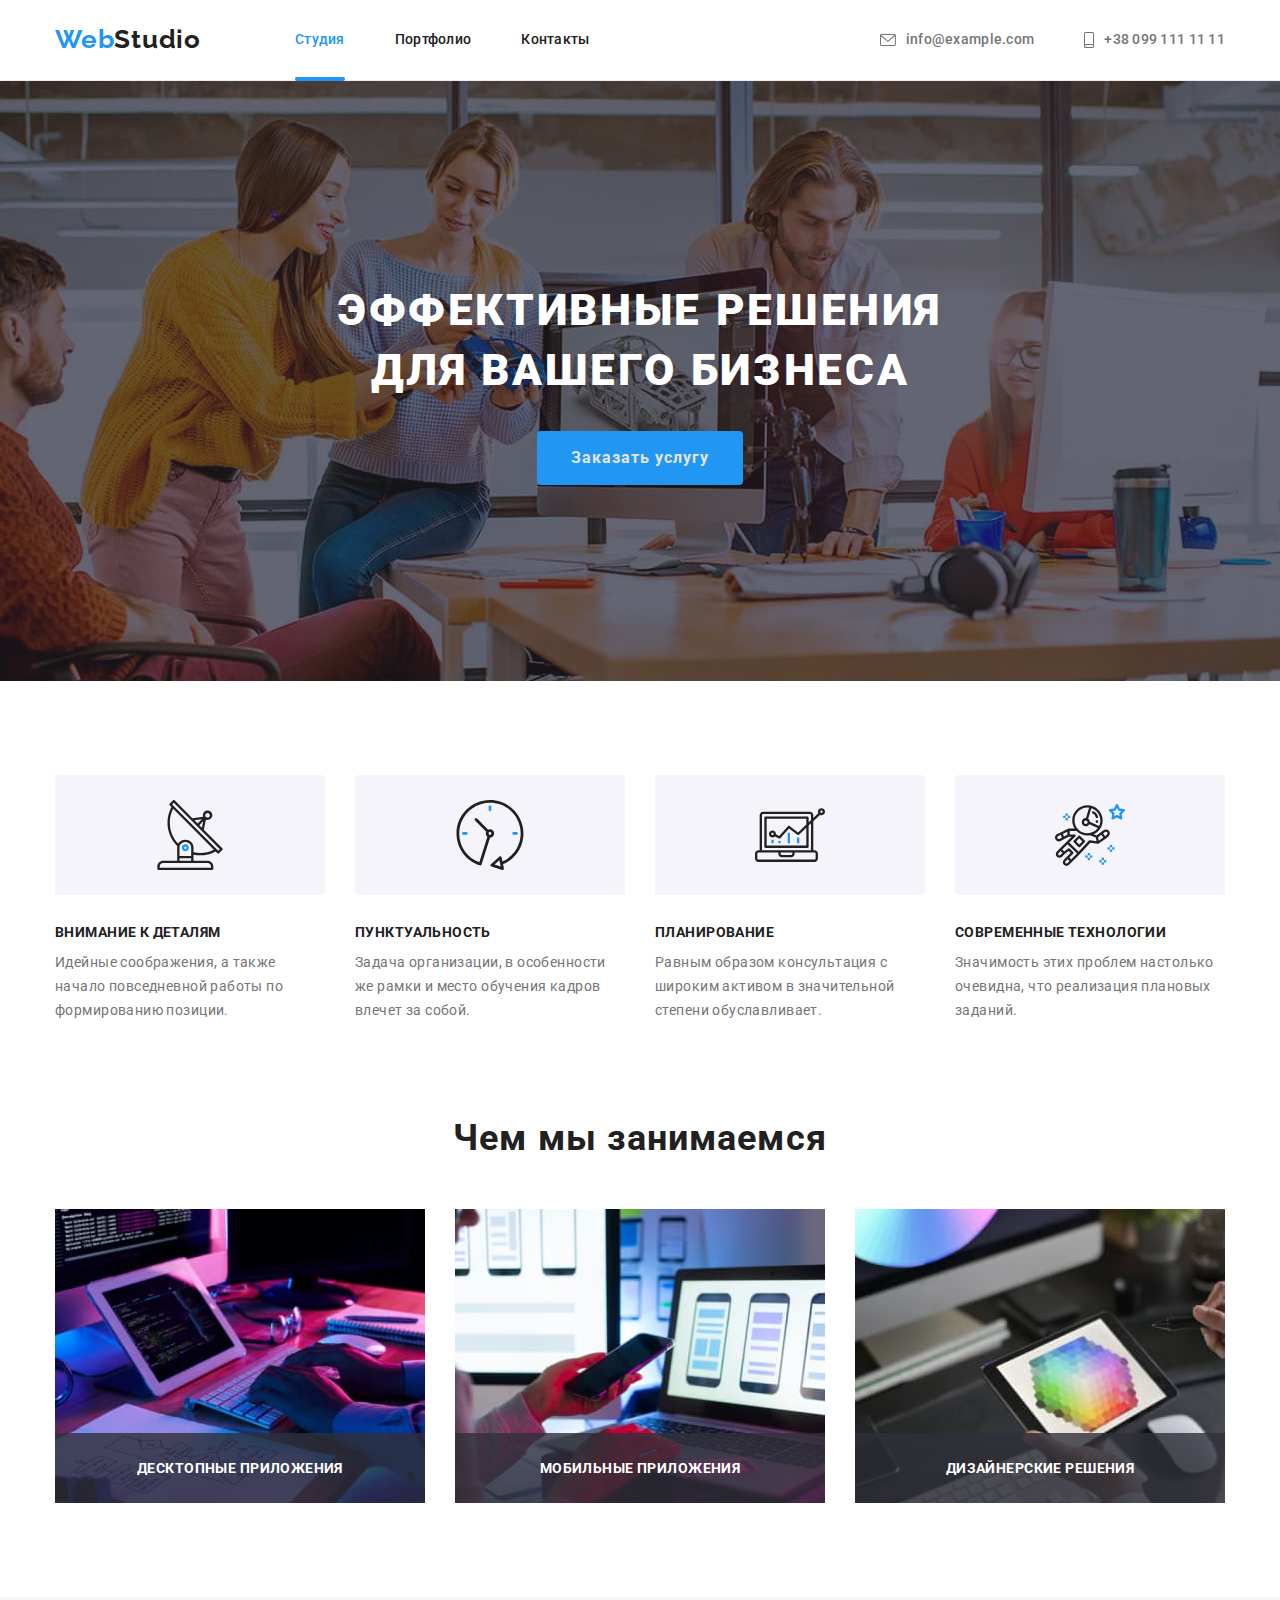
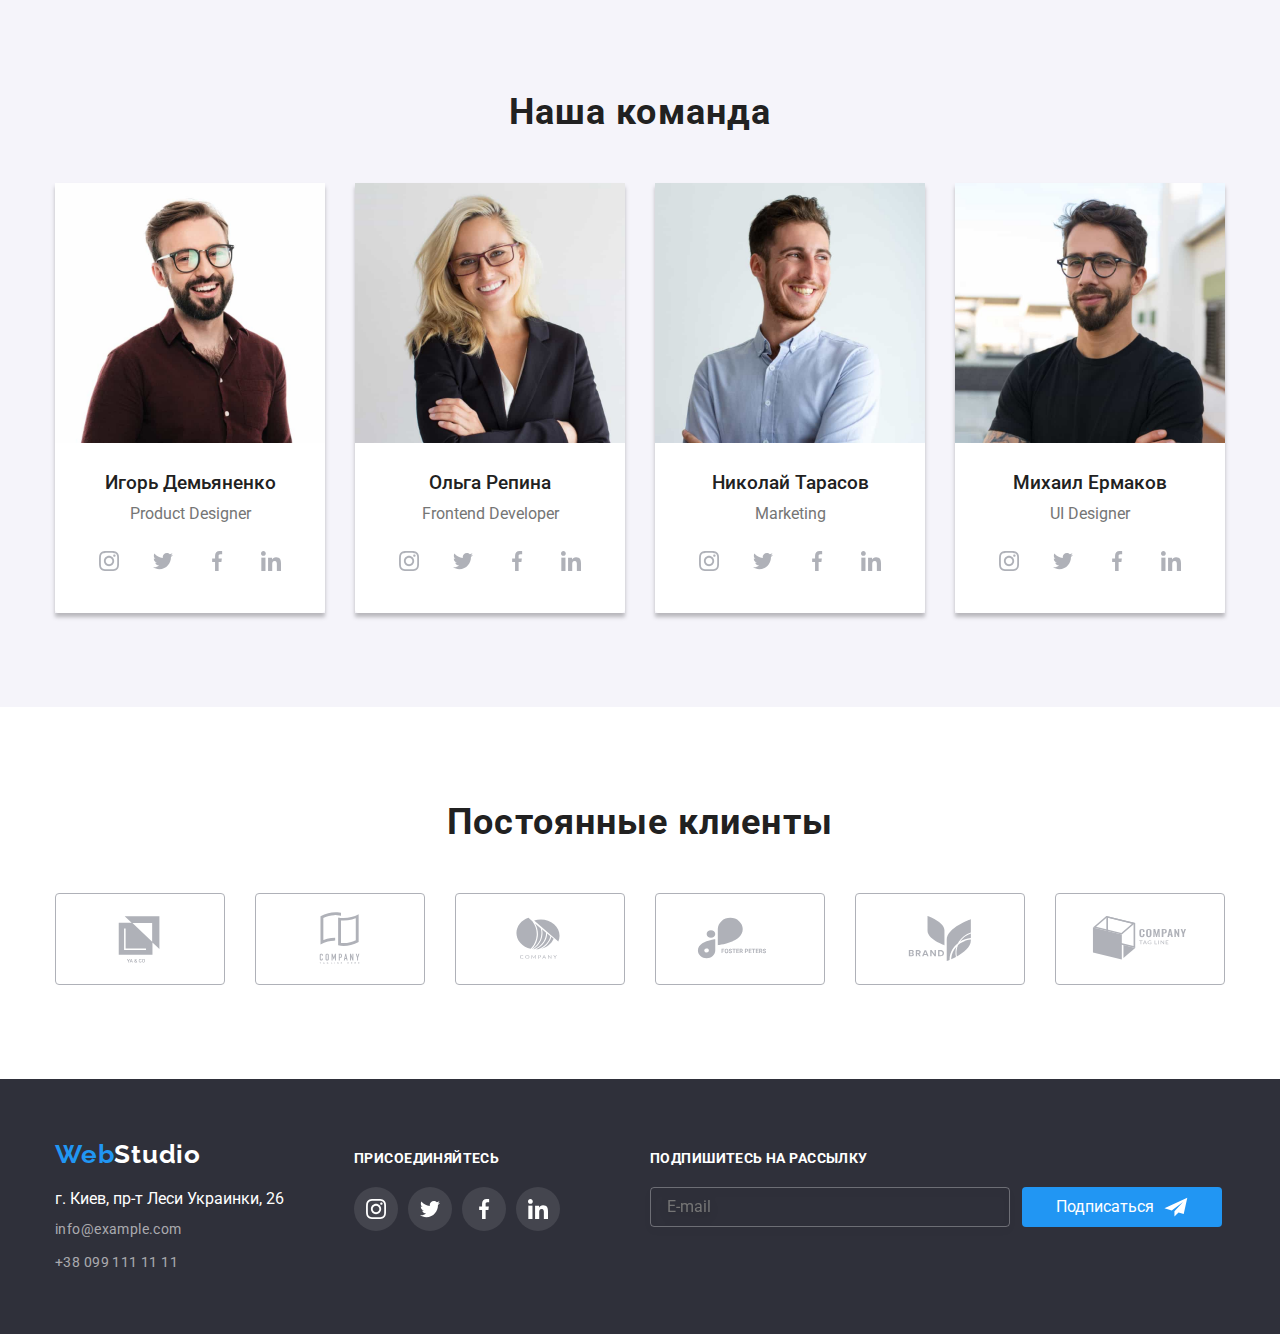
==== index.html @ 25a38905 "adds source files" ====
<!DOCTYPE html>
<html lang="ru">

<head>
    <meta charset="UTF-8">
    <meta http-equiv="X-UA-Compatible" content="IE=edge">
    <meta name="webstudio" content="width=device-width, initial-scale=1.0">
    <title>WebStudio</title>
    <link href="https://fonts.googleapis.com/css2?family=Raleway:wght@700&family=Roboto:wght@400;500;700;900&display=swap"
        rel="stylesheet">
    <link rel="stylesheet" href="https://cdnjs.cloudflare.com/ajax/libs/modern-normalize/1.1.0/modern-normalize.min.css">
    <link rel="stylesheet" href="./css/styles.css" />
</head>

<body>
        <!-=================================== HEADER ================================->

        
    <header class="header-page">
        <div class="container header-container">
            <a class="logo" href="">Web<span class="logo-dark">Studio</span></a>
            <nav>                                
                <ul class="site-nav">
                    <li class="site-nav-item"><a href="./index.html" class="site-nav-link current">Студия</a></li>
                    <li class="site-nav-item"><a href="./portfolio.html" class="site-nav-link">Портфолио</a></li>
                    <li class="site-nav-item"><a href="" class="site-nav-link">Контакты</a></li>
                </ul>
            </nav>
            <ul class="contacts">
                <li class="contacts-item "><a class="contacts-link" href="mailto:info@example.com" target="_blank">
                    <svg class="envelope-icon" width="16" height="12">
                        <use href="./images/icons.svg#icon-envelope"></use>
                    </svg>info@example.com</a>
                <li class="contacts-item"><a class="contacts-link phone-link" href="tel:+380991111111">
                    <svg class="phone-icon" width="10" height="16">
                        <use href="./images/icons.svg#icon-smartphone"></use>
                    </svg>+38 099 111 11 11</a>
            </ul>
        </div>
        
    </header>


    <main>
        <!-================================= HERO ====================================- >


        <section class="hero">            
            <h1 class="hero-title">Эффективные решения для вашего бизнеса</h1>
            <!-- <a href="" class="hero-btn" data-modal-open>Заказать услугу</a> -->
            <button class="hero-btn" type="button" data-modal-open>Заказать услугу</button>
            <!-- <a href="" class="hero-btn"><span class="icon"></span>Заказать услугу</a>             -->
        </section>


        <!-================================= FEATURES ===================================->


        <section class="section">
            <div class="container">
                <h2 class="section-title visually-hidden">Наши преимущества</h2>

                <ul class="features">
                    <li class="features-item antena">
                        <div class="features-top">
                            <svg class="features-icon" width="70" height="70">
                                <use href="./images/icons.svg#icon-antenna"></use>
                            </svg>
                        </div>
                        <h3 class="features-title">Внимание к деталям</h3>
                        <p class="features-text">
                            Идейные соображения, а также начало повседневной работы по формированию позиции.
                        </p>
                    </li>
                    <li class="features-item clock">
                        <div class="features-top">
                            <svg class="features-icon" width="70" height="70">
                                <use href="./images/icons.svg#icon-clock"></use>
                            </svg>
                        </div>
                        <h3 class="features-title">Пунктуальность</h3>
                        <p class="features-text">
                            Задача организации, в особенности же рамки и место обучения кадров влечет за собой.
                        </p>
                    </li>
                    <li class="features-item diagram">
                        <div class="features-top">
                            <svg class="features-icon" width="70" height="70">
                                <use href="./images/icons.svg#icon-diagram"></use>
                            </svg>
                        </div>
                        <h3 class="features-title">Планирование</h3>
                        <p class="features-text">
                            Равным образом консультация с широким активом в значительной степени обуславливает.
                        </p>
                    </li>
                    <li class="features-item astronaut">
                        <div class="features-top">
                            <svg class="features-icon" width="70" height="70">
                                <use href="./images/icons.svg#icon-astronaut"></use>
                            </svg>
                        </div>
                        <h3 class="features-title">Современные технологии</h3>
                        <p class="features-text">
                            Значимость этих проблем настолько очевидна, что реализация плановых заданий.
                        </p>
                    </li>
                </ul>
            </div>
        </section>


        <!-================================== WORKS ==================================->


        <section class="section work-section">
            <div class="container">
            <h2 class="section-title">Чем мы занимаемся</h2>
            <ul class="works">
                
                <li class="works-item">
                    <img src="./images/box1.jpg" alt="Фото рук на клавиатуре и код на мониторе" width="370">
                    <p class="works-item-top-text">Десктопные приложения</p>
                </li>

                <li class="works-item">
                    <img src="./images/box2.jpg" alt="Фото рук на клавиатуре и дизайн интерфейса на мониторе"
                        width="370">
                    <p class="works-item-top-text">Мобильные приложения</p>    
                </li>

                <li class="works-item">
                    <img src="./images/box3.jpg" alt="Фото рук выбирающих цвет из палитры на мониторе" width="370">
                    <p class="works-item-top-text">Дизайнерские решения</p>
                </li>
            </ul>
            </div>
        </section>   


        <!-================================== TEAM ====================================->


        <section class="section team-section">
            <div class="container">
                <h2 class="section-title">Наша команда</h2>
                <ul class="team">
                    <li class="team-item">
                        <img src="./images/Игорь_Демьяненко.jpg" alt="Фото Игоря Демьяненко" width="270">
                        <div class="team-item-content">
                            <h3 class="team-title">Игорь Демьяненко</h3>
                            <p lang="en" class="team-text">Product Designer</p>
                            <ul class="team-socials-list">
                                <li class="team-socials-item">
                                    <a href="" class="team-socials-link">
                                        <svg class="team-socials-icon" width="20" height="20">
                                            <use href="./images/icons.svg#icon-instagram"></use>
                                        </svg>
                                    </a>
                                </li>
                                <li class="team-socials-item">
                                    <a href="" class="team-socials-link">
                                        <svg class="team-socials-icon" width="20" height="20">
                                            <use href="./images/icons.svg#icon-twitter"></use>
                                        </svg>
                                    </a>
                                </li>
                                <li class="team-socials-item">
                                    <a href="" class="team-socials-link">
                                        <svg class="team-socials-icon" width="20" height="20">
                                            <use href="./images/icons.svg#icon-facebook"></use>
                                        </svg>
                                    </a>
                                </li>
                                <li class="team-socials-item">
                                    <a href="" class="team-socials-link">
                                        <svg class="team-socials-icon" width="20" height="20">
                                            <use href="./images/icons.svg#icon-linkedin"></use>
                                        </svg>
                                    </a>
                                </li>
                            </ul>
                        </div>
                    </li>
                
                    <li class="team-item">
                        <img src="./images/Ольга_Репина.jpg" alt="Фото Ольги Репиной" width="270">
                        <div class="team-item-content">
                            <h3 class="team-title">Ольга Репина</h3>
                            <p lang="en" class="team-text">Frontend Developer</p>
                            <ul class="team-socials-list">
                                <li class="team-socials-item">
                                    <a href="" class="team-socials-link">
                                        <svg class="team-socials-icon" width="20" height="20">
                                            <use href="./images/icons.svg#icon-instagram"></use>
                                        </svg>
                                    </a>
                                </li>
                                <li class="team-socials-item">
                                    <a href="" class="team-socials-link">
                                        <svg class="team-socials-icon" width="20" height="20">
                                            <use href="./images/icons.svg#icon-twitter"></use>
                                        </svg>
                                    </a>
                                </li>
                                <li class="team-socials-item">
                                    <a href="" class="team-socials-link">
                                        <svg class="team-socials-icon" width="20" height="20">
                                            <use href="./images/icons.svg#icon-facebook"></use>
                                        </svg>
                                    </a>
                                </li>
                                <li class="team-socials-item">
                                    <a href="" class="team-socials-link">
                                        <svg class="team-socials-icon" width="20" height="20">
                                            <use href="./images/icons.svg#icon-linkedin"></use>
                                        </svg>
                                    </a>
                                </li>
                            </ul>
                        
                        </div>
                    </li>
                
                    <li class="team-item">
                        <img src="./images/Николай_Тарасов.jpg" alt="Фото Николая Тарасова" width="270">
                        <div class="team-item-content">
                            <h3 class="team-title">Николай Тарасов</h3>
                            <p lang="en" class="team-text">Marketing</p>
                            <ul class="team-socials-list">
                                <li class="team-socials-item">
                                    <a href="" class="team-socials-link">
                                        <svg class="team-socials-icon" width="20" height="20">
                                            <use href="./images/icons.svg#icon-instagram"></use>
                                        </svg>
                                    </a>
                                </li>
                                <li class="team-socials-item">
                                    <a href="" class="team-socials-link">
                                        <svg class="team-socials-icon" width="20" height="20">
                                            <use href="./images/icons.svg#icon-twitter"></use>
                                        </svg>
                                    </a>
                                </li>
                                <li class="team-socials-item">
                                    <a href="" class="team-socials-link">
                                        <svg class="team-socials-icon" width="20" height="20">
                                            <use href="./images/icons.svg#icon-facebook"></use>
                                        </svg>
                                    </a>
                                </li>
                                <li class="team-socials-item">
                                    <a href="" class="team-socials-link">
                                        <svg class="team-socials-icon" width="20" height="20">
                                            <use href="./images/icons.svg#icon-linkedin"></use>
                                        </svg>
                                    </a>
                                </li>
                            </ul>
                        </div>
                    </li>
                
                    <li class="team-item">
                        <img src="./images/Михаил_Ермаков.jpg" alt="Фото Михаила Ермакова" width="270">
                        <div class="team-item-content">
                            <h3 class="team-title">Михаил Ермаков</h3>
                            <p lang="en" class="team-text">UI Designer</p>
                            <ul class="team-socials-list">
                                <li class="team-socials-item">
                                    <a href="" class="team-socials-link">
                                        <svg class="team-socials-icon" width="20" height="20">
                                            <use href="./images/icons.svg#icon-instagram"></use>
                                        </svg>
                                    </a>
                                </li>
                                <li class="team-socials-item">
                                    <a href="" class="team-socials-link">
                                        <svg class="team-socials-icon" width="20" height="20">
                                            <use href="./images/icons.svg#icon-twitter"></use>
                                        </svg>
                                    </a>
                                </li>
                                <li class="team-socials-item">
                                    <a href="" class="team-socials-link">
                                        <svg class="team-socials-icon" width="20" height="20">
                                            <use href="./images/icons.svg#icon-facebook"></use>
                                        </svg>
                                    </a>
                                </li>
                                <li class="team-socials-item">
                                    <a href="" class="team-socials-link">
                                        <svg class="team-socials-icon" width="20" height="20">
                                            <use href="./images/icons.svg#icon-linkedin"></use>
                                        </svg>
                                    </a>
                                </li>
                            </ul>
                        </div>
                    </li>
                </ul>
            </div>           
        </section>


        <!-================================= CLIENTS ================================->


        <section class="section clients-section">
            <div class="container">
                <h2 class="section-title">Постоянные клиенты</h2>
                <ul class="clients">                  
                    <li class="clients-item">
                        <a href="" class="clients-link">        
                            <svg class="clients-icon" width="106" height="60">
                                <use href="./images/icons.svg#icon-Logo-6"></use>
                            </svg>
                        </a>
                    </li>
                    <li class="clients-item">
                        <a href="" class="clients-link">
                            <svg class="clients-icon" width="106" height="60">
                                <use href="./images/icons.svg#icon-Logo-1"></use>
                            </svg>
                        </a>
                    </li>
                    <li class="clients-item">
                        <a href="" class="clients-link">
                            <svg class="clients-icon" width="106" height="60">
                                <use href="./images/icons.svg#icon-Logo-2"></use>
                            </svg>
                        </a>
                    </li>
                    <li class="clients-item">
                        <a href="" class="clients-link">
                            <svg class="clients-icon" width="106" height="60">
                                <use href="./images/icons.svg#icon-Logo-3"></use>
                            </svg>
                        </a>
                    </li>
                    <li class="clients-item">
                        <a href="" class="clients-link">
                            <svg class="clients-icon" width="106" height="60">
                                <use href="./images/icons.svg#icon-Logo-4"></use>
                            </svg>
                        </a>
                    </li>
                    <li class="clients-item">
                        <a href="" class="clients-link">
                            <svg class="clients-icon" width="106" height="60">
                                <use href="./images/icons.svg#icon-Logo-5"></use>
                            </svg>
                        </a>
                    </li>
                </ul>
            </div>
        </section>


        <!-=================================== FOOTER =====================================->


        <footer class="footer">
            
            <div class="container footer-conteiner">
                <div class="footer-adress-box">
                    <a class="logo logo-footer" href="">Web<span class="logo-light">Studio</span></a>                
                    <address class="adress">
                        <ul class="footer-contacts">
                            <li class="footer-contacts-item">
                                <a class="footer-contact-link white" href="https://goo.gl/maps/ULEKr4xhVnMLPp338" target="_blank" rel="noopener noreferrer">г. Киев, пр-т Леси
                                    Украинки,
                                    26</a></li>
                            <li class="footer-contacts-item">
                                <a class="footer-contacts-link" href="mailto:info@example.com" target="_blank">info@example.com </a></li>
                            <li class="footer-contacts-item">
                                <a class="footer-contacts-link" href="tel:+380991111111">+38 099 111 11 11</a></li>
                        </ul>
                    </address>
                </div>

                <div class="footer-socials-box">
                    <h2 class="footer-socials-title">Присоединяйтесь</h2>
                    <ul class="footer-socials-list">                                           
                        <li class="footer-socials-item">
                        <a href="" class="footer-socials-link">
                            <svg class="footer-socials-icon" width="20" height="20">
                                <use href="./images/icons.svg#icon-instagram-white"></use>
                            </svg>
                        </a>
                        </li>
                        <li class="footer-socials-item">
                        <a href="" class="footer-socials-link">
                            <svg class="footer-socials-icon" width="20" height="20">
                                <use href="./images/icons.svg#icon-twitter-white"></use>
                            </svg>
                        </a>
                        </li>
                        <li class="footer-socials-item">
                        <a href="" class="footer-socials-link">
                            <svg class="footer-socials-icon" width="20" height="20">
                                <use href="./images/icons.svg#icon-facebook-white"></use>
                            </svg>
                        </a>
                        </li>
                        <li class="footer-socials-item">
                        <a href="" class="footer-socials-link">
                            <svg class="footer-socials-icon" width="20" height="20">
                                <use href="./images/icons.svg#icon-linkedin-white"></use>
                            </svg>
                        </a>
                        </li>                 
                    </ul>
                </div>


                <form class="footer-subscribe-box">
                    <h2 class="subscribe-title">Подпишитесь на рассылку</h2>
                    <div class="subscribe-input-wrap">
                    <input type="email" 
                    name="subscribe-mail" 
                    class="subscribe-mail" 
                    id="subscribe-mail"
                    placeholder="E-mail"
                    required
                    />
                    <button type="submit" class="subscribe-btn">
                        <svg class="subscribe-send-icon" width="24" height="20">
                            <use href="./images/icons.svg#icon-send"></use>
                        </svg>Подписаться</button>
                    </div>
                </form>
                
            </div>
        </footer>


        <!-- ================================= MODAL ================================== -->


        <div class="backdrop is-hidden" data-modal>
            <div class="modal">
                <button type="button" class="modal-close-btn" data-modal-close>
                    <svg class="modal-close-icon" width="18" height="18">
                        <use href="./images/icons.svg#icon-close-black"></use>
                    </svg>
                </button>
                <p class="modal-title">Оставьте свои данные, мы вам перезвоним</p>
                <form class="modal-form">
                    <div class="form-field">
                        <label for="user-name" class="modal-label">Имя</label>
                        <div class="modal-input-wrap">
                            <input type="text" 
                            name="user-name" 
                            class="modal-input" 
                            id="user-name"
                            placeholder=""
                            required
                            />
                            <svg class="modal-icon" width="18" height="18">
                                <use href="./images/icons.svg#icon-person-black-18dp"></use>
                            </svg>
                        </div>
                    </div>

                    <div class="form-field">
                        <label for="user-tel" class="modal-label">Телефон</label>
                        <div class="modal-input-wrap">
                            <input type="tel" 
                            name="user-tel" 
                            class="modal-input" 
                            id="user-tel"
                            placeholder="" 
                            required 
                            />
                            <svg class="modal-icon" width="18" height="18">
                                <use href="./images/icons.svg#icon-phone-black-18dp"></use>
                            </svg>
                        </div>
                    </div>

                    <div class="form-field">
                        <label for="user-mail" class="modal-label">Почта</label>
                        <div class="modal-input-wrap">
                            <input type="email" 
                            name="user-mail" 
                            class="modal-input" 
                            id="user-mail"
                            placeholder="" 
                            required 
                            />
                            <svg class="modal-icon" width="18" height="18">
                                <use href="./images/icons.svg#icon-email-black-18dp"></use>
                            </svg>
                        </div>
                    </div>

                    <div class="form-field">
                        <label for="user-text" class="modal-label">Комментарий</label>
                        <textarea 
                        name="user-text" 
                        class="modal-text"
                        id="user-text"
                        placeholder="Введите текст"></textarea>
                    </div>

                    <div class="form-field modal-check-field">
                        <input type="checkbox" 
                        class="modal-check visually-hidden"
                        name="modal-check"
                        id="modal-check"
                        />
                        <label for="modal-check" class="modal-check-text"
                        ><span
                            ><svg class="modal-check-icon" width="16" height="15">
                                <use href="./images/icons.svg#icon-V"></use>
                            </svg>
                        </span>Соглашаюсь с рассылкой и принимаю 
                        <a href="" class="modal-check-link">Условия договора</a></label>
                    </div>
                    <button type="submit" class="submit-btn btn">Отправить</button>
                </form>
            </div>
        </div>


    </main>
    
    <script src="./js/modal.js"></script>

</body>

</html>
---- css/styles.css ----
/* Основной цвет текста #757575 */
/* Вторичный цвет текста #212121 */
/* Основной цвет фона #E5E5E5 */
/* Вторичный цвет фона #2F303A */
/* Цвет акцента #2196F3 */
/* Цвет лого 1 #2196F3 */
/* Цвет лого 2 #000000 */

:root {
  --primary-text-color: #757575;
  --title-text-color: #212121;
  --accent-color: #2196f3;
  --primary-bg-color: #ffffff;
}

html {
  box-sizing: border-box;
}

*,
*::before,
*::after {
  box-sizing: inherit;
}

body {
  margin: 0;
  background-color: var(--primary-bg-color);
  color: var(--primary-text-color);
  font-family: Roboto, sans-serif;
}

img {
  display: block;
}

.visually-hidden {
  position: absolute;
  white-space: nowrap;
  width: 1px;
  height: 1px;
  overflow: hidden;
  border: 0;
  padding: 0;
  clip: rect(0 0 0 0);
  clip-path: inset(50%);
  margin: -1px;
}

h1,
h2,
h3,
h4,
h5,
h6,
p {
  margin-top: 0;
  margin-bottom: 0;
}

/* можно убрать точки у li c class="list"*/
/* .list {
  padding: 0;
  margin: 0;
  list-style: none;
} */

/* button {
  list-style: none;
} */

button {
  font-family: inherit;
}

/* убрал нижнее подчеркивание у всех ссылок */
a {
  text-decoration: none;
}

ul {
  list-style: none;
  padding: 0;
  margin: 0;
}

.container {
  margin-left: auto;
  margin-right: auto;
  padding-left: 15px;
  padding-right: 15px;
  width: 1200px;
}

.section {
  padding-top: 94px;
  padding-bottom: 94px;
}


/* -=================================== HEADER ================================-*/


.header-page {
  border-bottom-width: 1px;
  border-bottom-style: solid;
  border-bottom-color: #ececec;
  background-color: var(--primary-bg-color);
}

.header-container {
  display: flex;
  align-items: center;
}

.logo {
  color: var(--accent-color);
  text-decoration: none;
  font-family: Raleway, sans-serif;
  font-weight: 700;
  font-size: 26px;
  line-height: 1.2;
  letter-spacing: 0.03em;
}

.logo-dark {
  color: #212121;
}

.site-nav {
  display: flex;
}

/* .site-nav .site-nav-item:not(:last-child) {
  margin-right: 50px;
} */

/* применяется к элементам перед которыми есть сосед */
.site-nav .site-nav-item + .site-nav-item {
  margin-left: 50px;
}

.site-nav-link {
  display: block;
  padding-top: 32px;
  padding-bottom: 32px;
}

.site-nav-link {
  color: var(--title-text-color);
  font-weight: 500;
  font-size: 14px;
  line-height: 1.14;
  letter-spacing: 0.02em;
  transition: color 250ms cubic-bezier(0.4, 0, 0.2, 1);
}

.current {
  color: var(--accent-color);
  position: relative;
}

.current::after {
  content: "";
  width: 100%;
  height: 4px;
  position: absolute;
  background-color: var(--accent-color);
  left: 0;
  bottom: -1px;
  border-radius: 2px;
}

.site-nav-link:hover,
.site-nav-link:focus {
  color: var(--accent-color);
}

.contacts-link {
  color: var(--primary-text-color);
  font-weight: 500;
  font-size: 14px;
  line-height: 1.14;
  letter-spacing: 0.02em;
  transition: color 250ms cubic-bezier(0.4, 0, 0.2, 1);
}

.contacts-link:hover,
.contacts-link:focus {
  color: var(--accent-color);
}

.contacts {
  display: flex;
  margin-left: auto;
}

.contacts-link {
  display: block;
  padding-top: 32px;
  padding-bottom: 32px;
}

.contacts .contacts-item + .contacts-item {
  margin-left: 50px;
}

nav {
  margin-left: 94px;
}

.contacts-link {
  display: flex;
  align-items: center;
  justify-content: center;
  color: #757575;
}

.envelope-icon {
  margin-right: 10px;
  fill: currentColor;
}

.phone-icon {
  margin-right: 10px;
  fill: currentColor;
}

.contacts-link:hover {
  fill: var(--accent-color)
}



/* -================================= HERO ====================================- */


.hero {
  text-align: center;
  padding-top: 200px;
  padding-bottom: 200px;
  max-width: 1600px;
  height: 600px;
  margin-left: auto;
  margin-right: auto;

  background-image: linear-gradient(
      to right,
      rgba(47, 48, 58, 0.4),
      rgba(47, 48, 58, 0.4)),
    url(../images/hero-img.jpg);
  background-size: 100%, cover;
  background-position: center; 
}

.hero-title {
  width: 696px;
  margin-top: 0px;
  margin-left: auto;
  margin-right: auto;
  margin-bottom: 30px;

  color: var(--primary-bg-color);

  font-style: normal;
  font-weight: 900;
  font-size: 44px;
  line-height: 1.36;
  letter-spacing: 0.06em;
  text-transform: uppercase;
}

.hero-btn {
  align-items: center;
  display: inline-flex;
  border-radius: 4px;
  padding: 10px 32px;
  min-width: 136px;
  margin-bottom: 0;

  color: #e5e5e5;
  background-color: var(--accent-color);

  font-weight: 700;
  font-size: 16px;
  line-height: calc(30 / 16);
  letter-spacing: 0.06em;
  text-decoration: none;
  border-color: transparent;
  cursor: pointer;
  transition: background-color 250ms cubic-bezier(0.4, 0, 0.2, 1);
}

.hero-btn:hover,
.hero-btn:focus {
  background-color: #188ce8;
}

/* .hero-btn::before {
  content: "";
  margin-right: 10px;
  width: 20px;
  height: 20px;
  background-image: url(../images/clock\ 1.png);
  background-size: contain;
} */

/* .hero-btn > .icon {
  height: 20px;
  margin-right: 10px;
  background-image: url(../images/antenna\ 1.png);
  background-size: contain;
} */

/* -================================= FEATURES ===================================- */

.title {
  color: var(--title-text-color);
}

.features-title,
.team-title,
.team-title,
.galery-title {
  color: var(--title-text-color);
}

.section-title {
  margin-top: 0;
  margin-bottom: 50px;
  font-style: normal;
  font-weight: 700;
  font-size: 36px;
  line-height: 1.17;
  text-align: center;
  letter-spacing: 0.03em;
  color: var(--title-text-color);
}

.features-title {
  margin-bottom: 10px;
  font-weight: 700;
  font-size: 14px;
  line-height: 1.14;
  letter-spacing: 0.03em;
  text-transform: uppercase;
}

.features-text {
  font-weight: 400;
  font-size: 14px;
  line-height: 1.71;
  letter-spacing: 0.03em;
}

.section-title {
  margin-bottom: 50px;
}

.features {
  display: flex;
}

.features-item {
  width: 270px;
}

.features-item + .features-item {
  margin-left: 30px;
}

.features-top {
  content: "";
  display: flex;
  justify-content: center;
  align-items: center;
  border-radius: 4px;
  margin-bottom: 30px;
  height: 120px;
  background-color: #F5F4FA;  
  /* background-size: auto;
  background-repeat: no-repeat;
  background-position: center; */
}

/* .features-icon {
  align-items: center;
} */
/* .features-item::before {
  content: "";
  display: block;
  margin-bottom: 30px;
  height: 120px;
  background-color: #F5F4FA;  
  background-size: auto;
  background-repeat: no-repeat;
  background-position: center;
} */

/* .antena::before { 
  background-image: url(../images/antenna.svg);  
}

.clock::before {
  background-image: url(../images/clock.svg);
}

.diagram::before {
  background-image: url(../images/diagram.svg);
}

.astronaut::before {
  background-image: url(../images/astronaut.svg);
} */


/* -================================== WORKS ==================================- */

.works {
  display: flex;
}

.work-section {
  padding-top: 0;
}

.works-item {
  width: 370px;
  margin-right: 30px;
  position: relative;
}

.works-item:nth-child(3n) {
  margin-right: 0px;
}

.works-item-top-text {
  position: absolute;
  display: flex;
  justify-content: center;
  align-items: center;
  left: 0;
  bottom: 0;
  width: 100%;
  min-height: 70px;

  font-weight: 700;
  font-size: 14px;
  line-height: 16px;
  letter-spacing: 0.03em;
  text-transform: uppercase;

  color: #FFFFFF;
  background-color: rgba(47, 48, 58, 0.8);
}

/*-================================== TEAM ====================================-*/

.team-section {
  background-color: #f5f4fa;
}

.team-item-content {
  padding-top: 30px;
  padding-bottom: 30px;
  background-color: #ffffff;
  border-radius: 0px 0px 4px 4px;
}

.team-title {
  font-weight: 500;
  margin-top: 0;
  margin-bottom: 10px;
}

.team-text {
  margin-top: 0;
  margin-bottom: 16px;
}

.team {
  display: flex;
}

.team-item {
  text-align: center;
  width: 270px;
  margin-right: 30px;
  box-shadow: 0px 4px 4px rgba(0, 0, 0, 0.25);
}

.team-item:nth-child(4n) {
  margin-right: 0px;
}

.team-socials-list {
  display: flex;
  justify-content: center;
}

.team-socials-icon {
  fill: #AFB1B8;
  transition: fill 250ms cubic-bezier(0.4, 0, 0.2, 1);
}

.team-socials-link {
  width: 44px;
  height: 44px;
  background-color: #ffffff;
  border-radius: 50%;
  display: flex;
  align-items: center;
  justify-content: center;
  transition: background-color 250ms cubic-bezier(0.4, 0, 0.2, 1);
  /* color: #AFB1B8; */
}

/* .team-socials-icon {
  fill: currentColor;
}

.team-socials-link:hover {
  background-color: var(--accent-color);
  color: #ffffff;
} */

.team-socials-link:hover,
.team-socials-link:focus {
  background-color: var(--accent-color);
}

.team-socials-link:hover .team-socials-icon,
.team-socials-link:focus .team-socials-icon {
  fill: white;
}

.team-socials-item + .team-socials-item {
  margin-left: 10px;
}



/* -================================= CLIENTS ================================- */



.clients {
  display: flex;
  align-items: center;
}

.clients-icon {
  fill: #AFB1B8;
  transition: fill 250ms cubic-bezier(0.4, 0, 0.2, 1);
}

.clients-item {
  width: 170px;
  height: 92px;
}

.clients-link {
  width: 100%;
  height: 100%;
  display: flex;
  align-items: center;
  justify-content: center;
  border: 1px solid #AFB1B8;
  border-radius: 4px;
  transition: border-color 250ms cubic-bezier(0.4, 0, 0.2, 1);
}

/* .clients-link {
  width: 170px;
  height: 92px;
  background-color: #ffffff;
  border: 2px #AFB1B8;
  border-style: inset;
  border-radius: 4px;
  display: flex;
  align-items: center;
  justify-content: center;
} */
/* .clients-item {
  display: flex;
  align-items: center;
  justify-content: center;
  width: 170px;
  height: 92px;
  border: 1px #AFB1B8;
  border-style: inset;
  border-radius: 4px;
} */

.clients-item + .clients-item {
  margin-left: 30px;
}

.clients-link:hover,
.clients-link:focus {
  border-color: var(--accent-color);
}

.clients-link:hover .clients-icon,
.clients-link:focus .clients-icon {
  fill: var(--accent-color);
  border-color: var(--accent-color);
}


/*-=================================== FOOTER =====================================-*/

.footer {
  padding-top: 60px;
  padding-bottom: 60px;
  background-color: #2f303a;
}

.footer-conteiner {
  display: flex;
  align-items: baseline;
}

.adress {
  font-style: inherit;
}

.white {
  color: rgba(255, 255, 255, 1);
}

.auth-nav {
  color: rgba(255, 255, 255, 9);
}

.logo-footer {
  display: inline-block;
  margin-bottom: 20px;
}

.logo-light {
  color: #ffffff;
}

.footer-contacts-link {
  font-family: Roboto;
  font-size: 14px;
  line-height: 1.71;
  letter-spacing: 0.03em;
  color: rgba(255, 255, 255, 0.6);
}

.footer-contacts-item {
  margin-bottom: 9px;
}

.footer-contacts-item:nth-child(3n) {
  margin-bottom: 0px;
}

.footer-socials-list {
  display: flex;  
}

.footer-adress-box {
  margin-right: 70px;
}


.footer-socials-title {
  font-weight: 700;
  font-size: 14px;
  line-height: 1.14;
  letter-spacing: 0.03em;
  text-transform: uppercase;
  color: #ffffff;
  margin-bottom: 20px;
  align-self: flex-start;
}

/* .footer-socials-list {
  display: flex;
  justify-content: center;
} */

.footer-socials-icon {
  fill: white;
}

.footer-socials-link {
  width: 44px;
  height: 44px;
  background-color: rgba(255, 255, 255, 0.1);;
  border-radius: 50%;
  display: flex;
  align-items: center;
  justify-content: center;
  transition: background-color 250ms cubic-bezier(0.4, 0, 0.2, 1);
}

.footer-socials-link:hover,
.footer-socials-link:focus {
  background-color: var(--accent-color);
}

.footer-socials-item + .footer-socials-item {
  margin-left: 10px;
}

.footer-socials-box {
  margin-right: 90px;
}

.subscribe-input-wrap {
  display: flex;
}

.subscribe-title {
  ont-weight: 700;
  font-size: 14px;
  line-height: 1.14;
  letter-spacing: 0.03em;
  text-transform: uppercase;
  color: #ffffff;
  margin-bottom: 20px;
  align-self: flex-start;
}

.subscribe-mail {
  width: 360px;
  height: 40px;
  border: 1px solid rgba(255, 255, 255, 0.3);
  box-sizing: border-box;
  filter: drop-shadow(0px 4px 4px rgba(0, 0, 0, 0.15));
  border-radius: 4px;
  color: #fff;
  background-color: transparent;
  padding-left: 16px;
  margin-right: 12px;
  outline: none;
  cursor: pointer;
  transition: border-color 250ms cubic-bezier(0.4, 0, 0.2, 1);
}

.subscribe-mail:focus {
  border: 1px solid var(--accent-color);

}

.subscribe-btn {
  display: flex;
  flex-direction: row-reverse;
  justify-content: center;
  align-items: center;
  width: 200px;
  height: 40px;
  background-color: var(--accent-color);
  color: #fff;
  border-color: transparent;
  border-radius: 4px;
  cursor: pointer;
  transition: background-color 250ms cubic-bezier(0.4, 0, 0.2, 1);
}

.subscribe-btn:hover,
.subscribe-btn:focus {
  background-color: #188ce8;
}

.subscribe-send-icon {
  fill: #ffffff;
  margin-left: 10px;
}


/*-================================== FILTER ============================-*/


.filter-button {
  padding: 6px 22px;
  font-family: inherit;
  font-weight: 500;
  font-size: 16px;
  line-height: calc(26 / 16);
  text-align: center;
  letter-spacing: 0.03em;

  background-color: #f5f4fa;

  border-radius: 4px;
  border: transparent;
  cursor: pointer;

  transition: background-color 250ms cubic-bezier(0.4, 0, 0.2, 1), box-shadow 250ms cubic-bezier(0.4, 0, 0.2, 1), color 250ms cubic-bezier(0.4, 0, 0.2, 1);
}

.filter-button:hover,
.filter-button:focus {
  background-color: var(--accent-color);
  color: #ffffff;
  box-shadow: 0px 3px 1px rgba(0, 0, 0, 0.1), 0px 1px 2px rgba(0, 0, 0, 0.08), 0px 2px 2px rgba(0, 0, 0, 0.12);;
}

.filter {
  margin-bottom: 50px;
  justify-content: center;
  display: flex;
}

.filter-item:not(:last-child) {
  margin-right: 8px;
}



/*-=================================== GALERY =================================-*/

.galery-text {
  color: var(--primary-text-color);
  font-weight: 400;
  font-size: 16px;
  letter-spacing: 0.03em;
  line-height: calc(30 / 16);
}

.galery-item-content {
  padding-top: 20px;
  padding-bottom: 20px;
  padding-left: 24px;
  padding-right: 24px;
  border: 1px solid #eeeeee;
}

.galery-item .galery-title {
  margin-bottom: 4px;
  font-weight: 700;
  font-size: 18px;
  line-height: 2;
  letter-spacing: 0.06em;
}

/* ----------------сетка с половинными маржинами------------ */
.galery {
  display: flex;
  flex-wrap: wrap;
  margin: -15px;  
}

.galery-item {
  margin: 15px;
  flex-basis: calc((100% - 90px) / 3);
  position: relative;
  
}

.galery-wrap {
  position: relative;
  overflow: auto;
}

.galery-item-top-text {
  position: absolute;
  top: 0;
  left: 0;
  padding: 24px;

  font-weight: normal;
  font-size: 18px;
  line-height: 1.56;
  letter-spacing: 0.03em;
  height: 100%;

  color: #FFFFFF;
  background-color: rgba(33, 150, 243, 0.9);
  transform: translateY(100%);
  transition: transform 250ms cubic-bezier(0.4, 0, 0.2, 1);
}

.galery-link:hover .galery-item-top-text,
.galery-link:focus .galery-item-top-text {
  transform: translateY(0);
}

/* ----сетка с формулой и компенс маржинов-------- */
/* .galery {
  display: flex;
  flex-wrap: wrap;
  margin-right: -30px;
  margin-bottom: -30px;
}

.galery-item {
  margin-right: 30px;
  margin-bottom: 30px;
  flex-basis: calc((100% - 90px) / 3);
} */

/* ---------------сетка с чисткой геометрии---------- */
/* .galery {
  display: flex;
  flex-wrap: wrap;
}

.galery-item {
  width: 370px;
  margin-right: 30px;
  margin-bottom: 30px;
}

.galery-item:nth-child(3n) {
  margin-right: 0px;
}

.galery-item:nth-last-child(-n + 3) {
  margin-bottom: 0px;
} */
/* ----------------------------------------------------- */

.galery-link {
  display: block;
  transition: box-shadow 250ms cubic-bezier(0.4, 0, 0.2, 1), transform 250ms cubic-bezier(0.4, 0, 0.2, 1);;
}

.galery-link:hover,
.galery-link:focus {
  box-shadow: 0px 4px 4px rgba(0, 0, 0, 0.25);
}

/*-==================================== MODAL =====================================-*/

.backdrop {
  width: 100vw;
  height: 100vh;
  background-color: rgba(0, 0, 0, 0.2);
  position: fixed;
  top: 0;
  transition: opacity 250ms, visibility 250ms;
}

.backdrop.is-hidden .modal {
  transform: scale(0.5);
}

.modal {
  width: 530px;
  min-height: 580px;
  background-color: #fff;
  padding: 40px;
  box-shadow: 0px 1px 3px rgba(0, 0, 0, 0.12), 0px 1px 1px rgba(0, 0, 0, 0.14), 0px 2px 1px rgba(0, 0, 0, 0.2);
  border-radius: 4px;
  position: absolute;
  top: 50%;
  left: 50%;
  transform: translate(-50%, -50%) scale(1);
  transition: transform 250ms;
}

.modal-close-icon {
  width: 100%;
  height: 100%;
}

.modal-close-btn {
  display: flex;
  width: 30px;
  height: 30px;
  border-radius: 50%;
  border: 1px solid rgba(0, 0, 0, 0.1);
  background-color: #fff;
  position: absolute;
  top: 8px;
  right: 8px;
  cursor: pointer;
}

.modal-close-btn:hover {
  fill: var(--accent-color);
}

.is-hidden {
  opacity: 0;
  pointer-events: none;
  visibility: hidden;
}

.modal-title {
  font-weight: 700;
  font-size: 20px;
  line-height: 23px;
  text-align: center;
  letter-spacing: 0.03em;
  color: var(--title-text-color);
  text-align: center;
  margin-bottom: 12px;
}

.modal-input-wrap {
  position: relative;
}

.form-field {
  margin-bottom: 10px;
}

.modal-input {
  width: 100%;
  height: 40px;
  border: 1px solid rgba(33, 33, 33, 0.2);
  border-radius: 4px;
  
  padding-left: 42px;
  font-style: 12px;
  color: var(--title-text-color);
  cursor: pointer;
  outline: none;
}

.modal-input:focus {
  border-color: var(--accent-color);
}

.modal-input:focus + .modal-icon {
  fill: var(--accent-color);
}

.modal-icon {
  position: absolute;
  left: 12px;
  top: 50%;
  transform: translateY(-50%);
}

.modal-input::placeholder {
    color: rgba(117, 117, 117, 0.5);
}  

.modal-label {
  display: block;
  font-weight: normal;
  font-size: 12px;
  line-height: 14px;
  letter-spacing: 0.01em;
  color: #757575;
  margin-bottom: 4px;
}

.modal-text:focus {
  border-color: var(--accent-color);
}

.submit-btn {
  display: block;
  min-width: 200px;
  height: 50px;
  padding-top: 10px;
  padding-bottom: 10px;
  font-family: inherit;
  font-weight: 700;
  font-size: 16px;
  line-height: calc(30 / 16);
  text-align: center;
  letter-spacing: 0.03em;
  /* margin-top: 30px; */
  margin-left: auto;
  margin-right: auto;
  /* margin-bottom: 40px; */

  background-color: var(--accent-color);
  color: #ffffff;
  box-shadow: 0px 4px 4px rgba(0, 0, 0, 0.15);

  border-radius: 4px;
  border: transparent;
  cursor: pointer;

  transition: background-color 250ms cubic-bezier(0.4, 0, 0.2, 1), box-shadow 250ms cubic-bezier(0.4, 0, 0.2, 1), color 250ms cubic-bezier(0.4, 0, 0.2, 1);
}

.submit-btn:hover,
.submit-btn:focus {
  background-color: #188ce8;
}

.modal-text {
  display: block;
  width: 100%;
  height: 120px;
  padding: 12px 16px;
  margin-bottom: 20px;
  resize: none;
  outline: none;
  border: 1px solid rgba(33, 33, 33, 0.2);
  border-radius: 4px;
  cursor: pointer;
}

.modal-text::placeholder {
  font-weight: normal;
  font-size: 14px;
  line-height: calc(16 / 14);
  letter-spacing: 0.01em;
  color: rgba(117, 117, 117, 0.5);
}

.modal-check-text {
  font-weight: 400;
  font-size: 14px;
  line-height: 1.71;   
  letter-spacing: 0.03em;
  color: #757575;
  justify-content: center;
  display: flex;
  align-items: center;
}

.modal-check-text span {
  width: 16px;
  height: 15px;
  border: 2px solid #212121;
  border-radius: 2px;
  display: flex;
  align-items: center;
  justify-content: center;

  margin-right: 8px;
}

.modal-check-icon {
  fill: transparent;
  cursor: pointer;
}

.modal-check:checked + .modal-check-text > span {
  background-color: var(--accent-color);
  border: none;
}

.modal-check:checked + .modal-check-text svg {
  fill: #ffffff;
}

.modal-check-link {
  color: var(--accent-color);
  text-decoration: underline;
  margin-left: 5px;
}
.modal-check-field {
  display: block;
  margin-bottom: 30px;
}


/* .modal-check-text::before {
  content: "";
  width: 16px;
  height: 15px;
  border: 2px solid #212121;
  border-radius: 2px;
  display: block;
  margin-right: 8px;
}

.modal-check:checked + .modal-check-text::before {
  background-image: url(../images/icon-check.svg);
  border: none;
} */
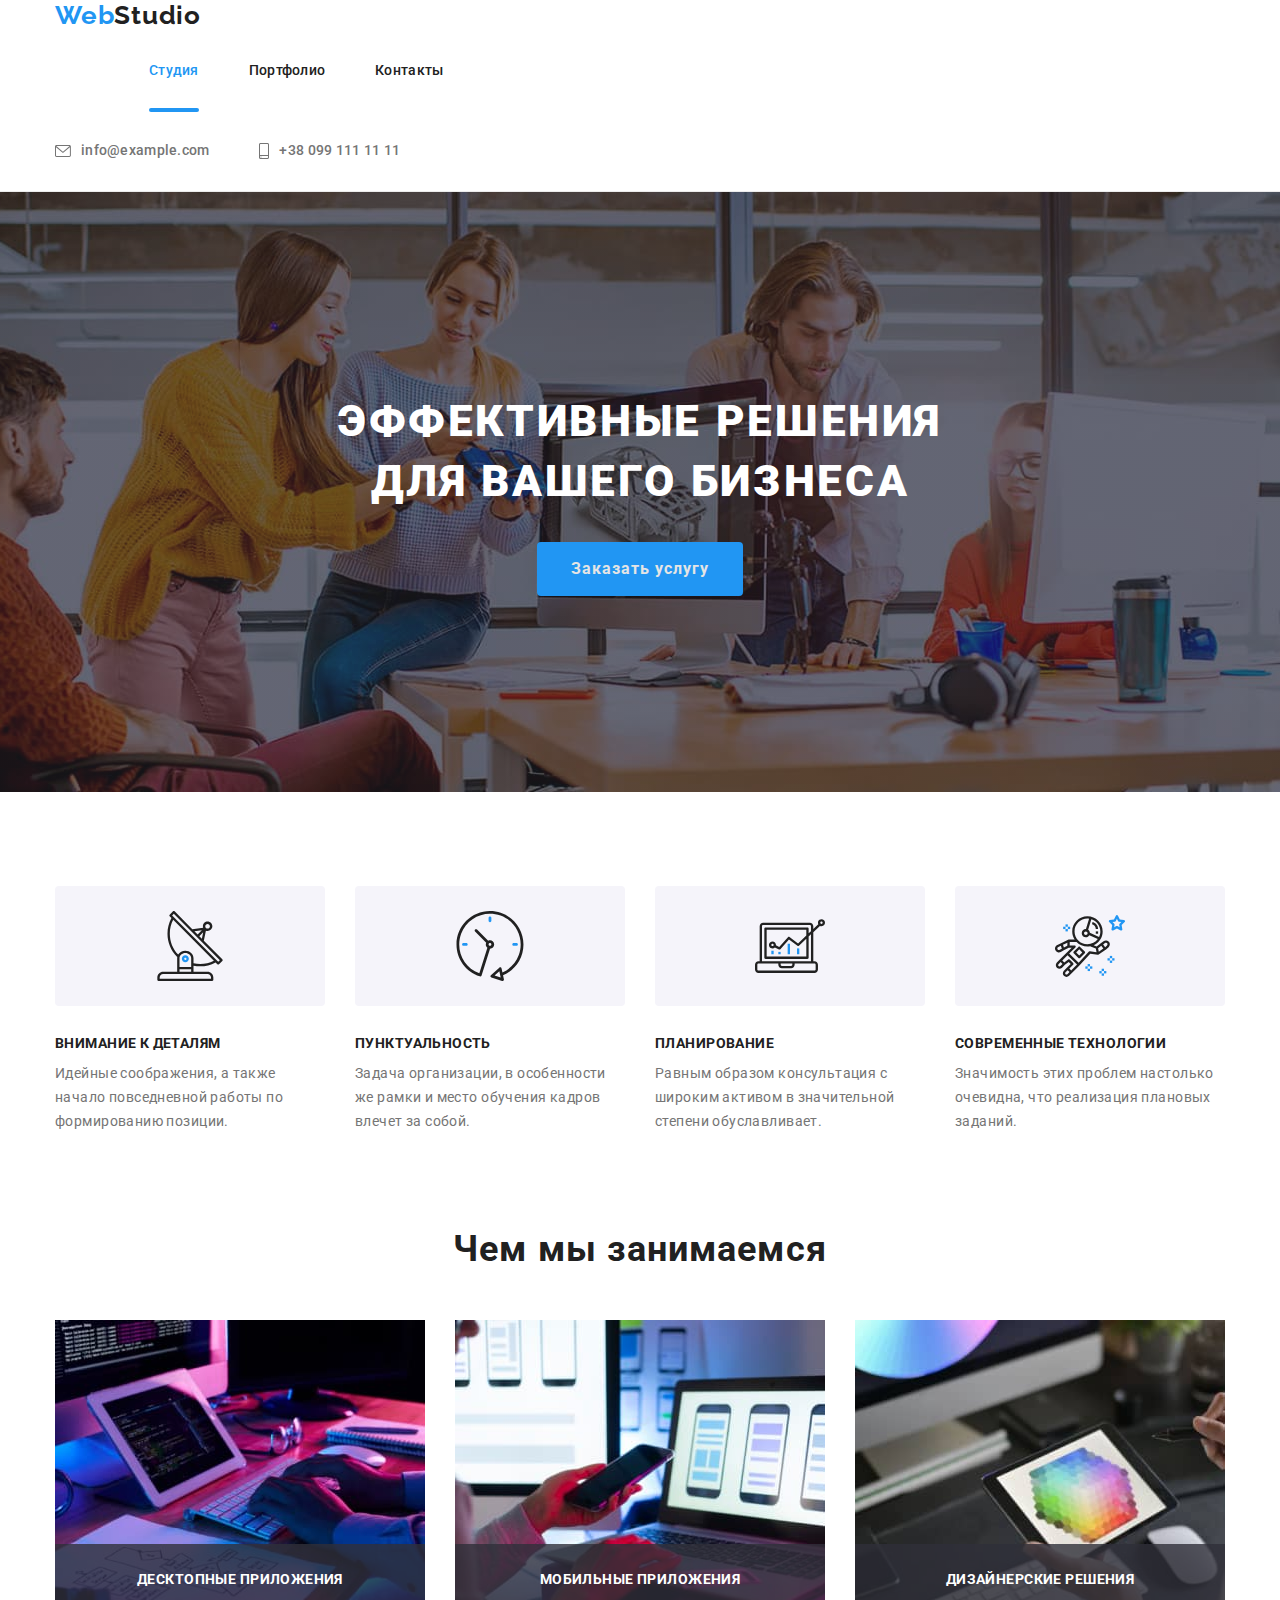
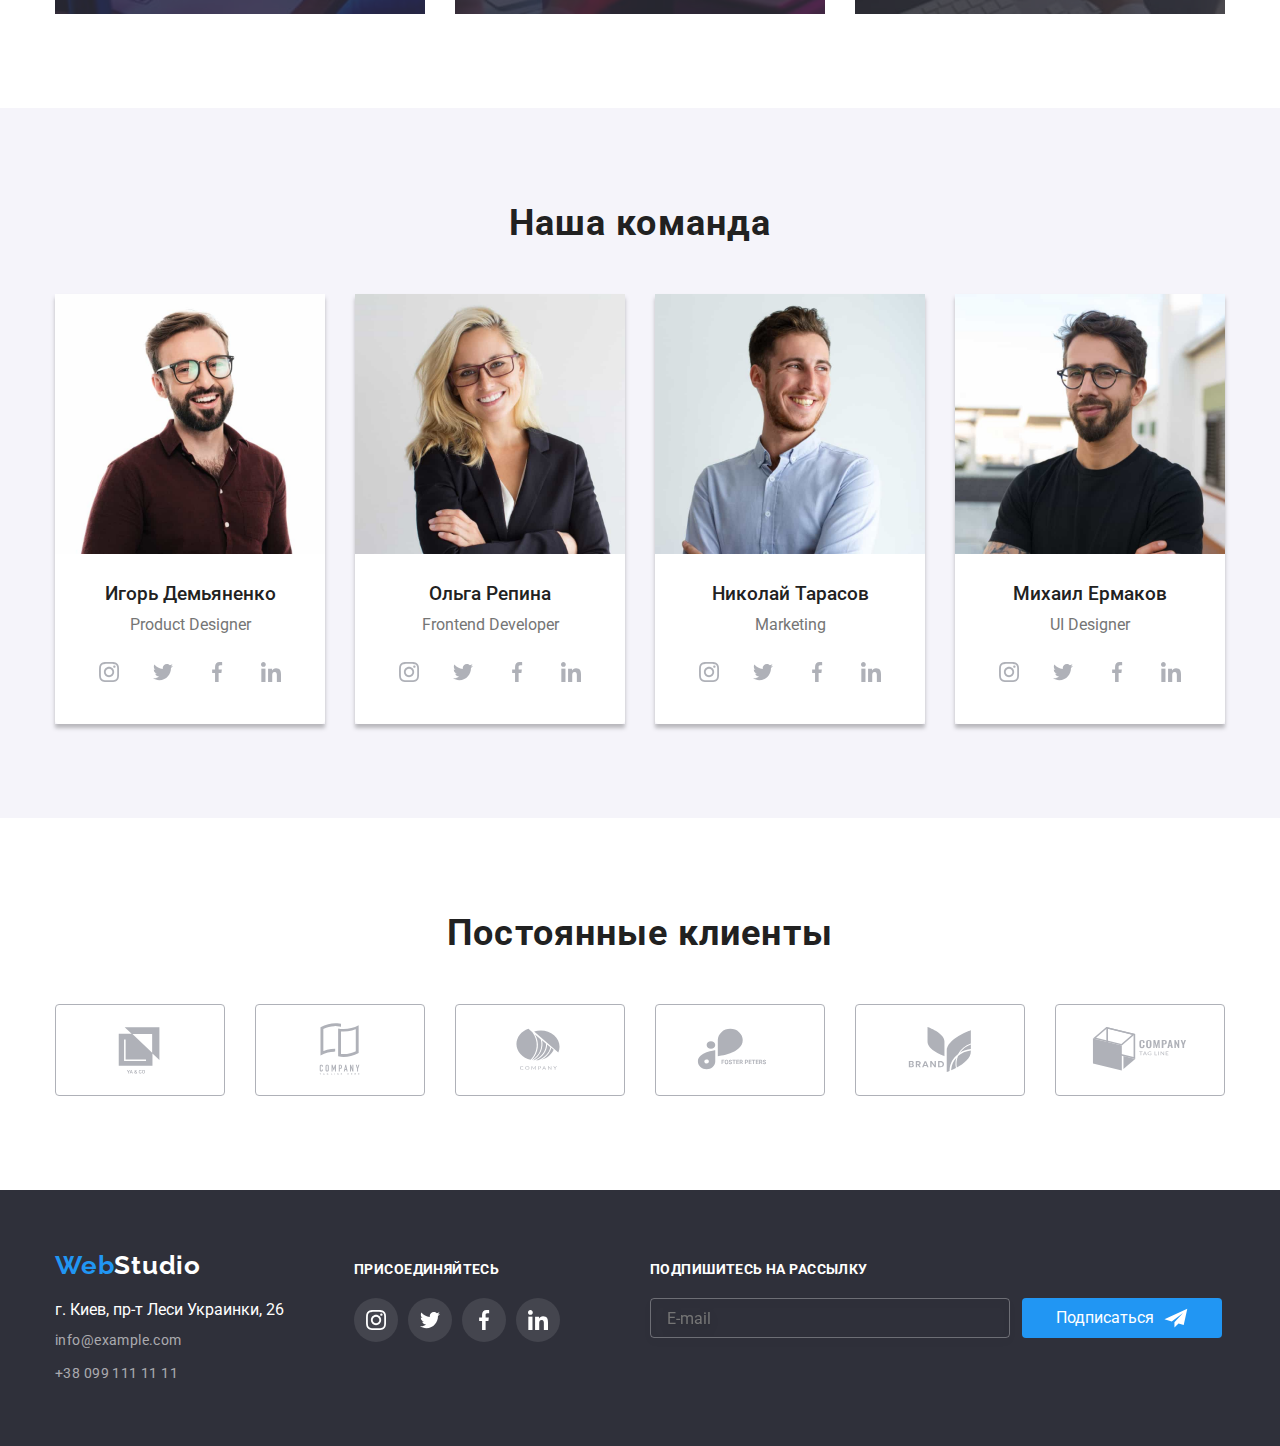
==== commit 3bf6fca0: "add mixin" ====
--- a/index.html
+++ b/index.html
@@ -10,6 +10,7 @@
         rel="stylesheet">
     <link rel="stylesheet" href="https://cdnjs.cloudflare.com/ajax/libs/modern-normalize/1.1.0/modern-normalize.min.css">
     <link rel="stylesheet" href="./css/styles.css" />
+    <link rel="stylesheet" href="./css/main.min.css" />
 </head>
 
 <body>
@@ -17,7 +18,7 @@
 
         
     <header class="header-page">
-        <div class="container header-container">
+        <div class="container heade__container">
             <a class="logo" href="">Web<span class="logo-dark">Studio</span></a>
             <nav>                                
                 <ul class="site-nav">
@@ -30,11 +31,11 @@
                 <li class="contacts-item "><a class="contacts-link" href="mailto:info@example.com" target="_blank">
                     <svg class="envelope-icon" width="16" height="12">
                         <use href="./images/icons.svg#icon-envelope"></use>
-                    </svg>info@example.com</a>
+                    </svg>info@example.com</a></li>
                 <li class="contacts-item"><a class="contacts-link phone-link" href="tel:+380991111111">
                     <svg class="phone-icon" width="10" height="16">
                         <use href="./images/icons.svg#icon-smartphone"></use>
-                    </svg>+38 099 111 11 11</a>
+                    </svg>+38 099 111 11 11</a></li>
             </ul>
         </div>
         
@@ -113,7 +114,7 @@
         <!-================================== WORKS ==================================->
 
 
-        <section class="section work-section">
+        <section class="section works-section">
             <div class="container">
             <h2 class="section-title">Чем мы занимаемся</h2>
             <ul class="works">
--- a/css/styles.css
+++ b/css/styles.css
@@ -716,7 +716,7 @@
 }
 
 .subscribe-title {
-  ont-weight: 700;
+  font-weight: 700;
   font-size: 14px;
   line-height: 1.14;
   letter-spacing: 0.03em;
--- a/css/main.min.css
+++ b/css/main.min.css
@@ -0,0 +1,2 @@
+:root{--primary-text-color: #757575;--title-text-color: #212121;--accent-color: #2196f3;--primary-bg-color: #ffffff}h1,h2,h3,h4,h5,h6,p{margin-top:0;margin-bottom:0}button{font-family:inherit}a{text-decoration:none}ul{list-style:none;padding:0;margin:0}html{box-sizing:border-box}*,*::before,*::after{box-sizing:inherit}body{margin:0;background-color:var(--primary-bg-color);color:var(--primary-text-color);font-family:Roboto, sans-serif}img{display:block}button{font-family:inherit}.section{padding-top:94px;padding-bottom:94px}.visually-hidden{position:absolute;white-space:nowrap;width:1px;height:1px;overflow:hidden;border:0;padding:0;clip:rect(0 0 0 0);clip-path:inset(50%);margin:-1px}.container{margin-left:auto;margin-right:auto;padding-left:15px;padding-right:15px;width:1200px}.header-page{border-bottom-width:1px;border-bottom-style:solid;border-bottom-color:#ececec;background-color:var(--primary-bg-color)}.header-container{display:flex;align-items:center}.logo{color:var(--accent-color);text-decoration:none;font-family:Raleway, sans-serif;font-weight:700;font-size:26px;line-height:1.2;letter-spacing:0.03em}.logo-dark{color:#212121}.site-nav{display:flex}.site-nav .site-nav-item+.site-nav-item{margin-left:50px}.site-nav-link{display:block;padding-top:32px;padding-bottom:32px}.site-nav-link{color:var(--title-text-color);font-weight:500;font-size:14px;line-height:1.14;letter-spacing:0.02em;transition:color 250ms cubic-bezier(0.4, 0, 0.2, 1)}.site-nav-link:hover,.site-nav-link:focus{color:var(--accent-color)}.current{color:var(--accent-color);position:relative}.current::after{content:"";width:100%;height:4px;position:absolute;background-color:var(--accent-color);left:0;bottom:-1px;border-radius:2px}.contacts-link{color:var(--primary-text-color);font-weight:500;font-size:14px;line-height:1.14;letter-spacing:0.02em;transition:color 250ms cubic-bezier(0.4, 0, 0.2, 1)}.contacts-link:hover,.contacts-link:focus{color:var(--accent-color)}.contacts{display:flex;margin-left:auto}.contacts-link{display:block;padding-top:32px;padding-bottom:32px}.contacts-link:hover,.contacts-link:focus{color:var(--accent-color)}.contacts-link:hover{fill:var(--accent-color)}.contacts .contacts-item+.contacts-item{margin-left:50px}nav{margin-left:94px}.contacts-link{display:flex;align-items:center;justify-content:center;color:#757575}.envelope-icon{margin-right:10px;fill:currentColor}.phone-icon{margin-right:10px;fill:currentColor}.hero{text-align:center;padding-top:200px;padding-bottom:200px;max-width:1600px;height:600px;margin-left:auto;margin-right:auto;background-image:linear-gradient(to right, rgba(47,48,58,0.4), rgba(47,48,58,0.4)),url(../images/hero-img.jpg);background-size:100%, cover;background-position:center}.hero-title{width:696px;margin-top:0px;margin-left:auto;margin-right:auto;margin-bottom:30px;color:var(--primary-bg-color);font-style:normal;font-weight:900;font-size:44px;line-height:1.36;letter-spacing:0.06em;text-transform:uppercase}.hero-btn{align-items:center;display:inline-flex;border-radius:4px;padding:10px 32px;min-width:136px;margin-bottom:0;color:#e5e5e5;background-color:var(--accent-color);font-weight:700;font-size:16px;line-height:calc(30 / 16);letter-spacing:0.06em;text-decoration:none;border-color:transparent;cursor:pointer;transition:background-color 250ms cubic-bezier(0.4, 0, 0.2, 1)}.hero-btn:hover,.hero-btn:focus{background-color:#188ce8}.title{color:var(--title-text-color)}.features-title,.team-title,.team-title,.galery-title{color:var(--title-text-color)}.section-title{margin-top:0;margin-bottom:50px;font-weight:700;font-size:36px;line-height:1.17;letter-spacing:.03em;text-align:center;color:var(--title-text-color)}.features-title{margin-bottom:10px;font-weight:700;font-size:14px;line-height:1.14;letter-spacing:.03em;text-transform:uppercase}.features-text{font-weight:400;font-size:14px;line-height:1.71;letter-spacing:.03em}.section-title{margin-bottom:50px}.features{display:flex}.features-item{width:270px}.features-item+.features-item{margin-left:30px}.features-top{content:"";display:flex;align-items:center;justify-content:center;border-radius:4px;margin-bottom:30px;height:120px;background-color:#f5f4fa}.works{display:flex}.works-section{padding-top:0}.works-item{width:370px;margin-right:30px;position:relative}.works-item:nth-child(3n){margin-right:0px}.works-item-top-text{position:absolute;display:flex;align-items:center;justify-content:center;left:0;bottom:0;width:100%;min-height:70px;font-weight:700;font-size:14px;line-height:16px;letter-spacing:0.03em;text-transform:uppercase;color:#ffffff;background-color:rgba(47,48,58,0.8)}.team-section{background-color:#f5f4fa}.team-item-content{padding-top:30px;padding-bottom:30px;background-color:#ffffff;border-radius:0px 0px 4px 4px}.team-title{font-weight:500;margin-top:0;margin-bottom:10px}.team-text{margin-top:0;margin-bottom:16px}.team{display:flex}.team-item{text-align:center;width:270px;margin-right:30px;box-shadow:0px 4px 4px rgba(0,0,0,0.25)}.team-item:nth-child(4n){margin-right:0px}.team-socials-list{display:flex;justify-content:center}.team-socials-icon{fill:#afb1b8;transition:fill 250ms cubic-bezier(0.4, 0, 0.2, 1)}.team-socials-link:hover .team-socials-icon,.team-socials-link:focus .team-socials-icon{fill:white}.team-socials-link{width:44px;height:44px;background-color:#ffffff;border-radius:50%;display:flex;align-items:center;justify-content:center;transition:background-color 250ms cubic-bezier(0.4, 0, 0.2, 1)}.team-socials-link:hover,.team-socials-link:focus{background-color:var(--accent-color)}.team-socials-item+.team-socials-item{margin-left:10px}.clients{display:flex;align-items:center}.clients-icon{fill:#afb1b8;transition:fill 250ms cubic-bezier(0.4, 0, 0.2, 1)}.clients-item{width:170px;height:92px}.clients-item+.clients-item{margin-left:30px}.clients-link{width:100%;height:100%;display:flex;align-items:center;justify-content:center;border:1px solid #afb1b8;border-radius:4px;transition:border-color 250ms cubic-bezier(0.4, 0, 0.2, 1)}.clients-link:hover,.clients-link:focus{border-color:var(--accent-color)}.clients-link:hover .clients-icon,.clients-link:focus .clients-icon{fill:var(--accent-color);border-color:var(--accent-color)}.footer{padding-top:60px;padding-bottom:60px;background-color:#2f303a}.footer-conteiner{display:flex;align-items:baseline}.adress{font-style:inherit}.white{color:#fff}.auth-nav{color:#fff}.logo-footer{display:inline-block;margin-bottom:20px}.logo-light{color:#ffffff}.footer-contacts-link{font-family:Roboto;font-size:14px;line-height:1.71;letter-spacing:0.03em;color:rgba(255,255,255,0.6)}.footer-contacts-item{margin-bottom:9px}.footer-contacts-item:nth-child(3n){margin-bottom:0px}.footer-socials-list{display:flex}.footer-adress-box{margin-right:70px}.footer-socials-title{font-weight:700;font-size:14px;line-height:1.14;letter-spacing:0.03em;text-transform:uppercase;color:#ffffff;margin-bottom:20px;align-self:flex-start}.footer-socials-icon{fill:white}.footer-socials-link{width:44px;height:44px;background-color:rgba(255,255,255,0.1);border-radius:50%;display:flex;align-items:center;justify-content:center;transition:background-color 250ms cubic-bezier(0.4, 0, 0.2, 1)}.footer-socials-link:hover,.footer-socials-link:focus{background-color:var(--accent-color)}.footer-socials-item+.footer-socials-item{margin-left:10px}.footer-socials-box{margin-right:90px}.subscribe-input-wrap{display:flex}.subscribe-title{font-weight:700;font-size:14px;line-height:1.14;letter-spacing:0.03em;text-transform:uppercase;color:#ffffff;margin-bottom:20px;align-self:flex-start}.subscribe-mail{width:360px;height:40px;border:1px solid rgba(255,255,255,0.3);box-sizing:border-box;filter:drop-shadow(0px 4px 4px rgba(0,0,0,0.15));border-radius:4px;color:#fff;background-color:transparent;padding-left:16px;margin-right:12px;outline:none;cursor:pointer;transition:border-color 250ms cubic-bezier(0.4, 0, 0.2, 1)}.subscribe-mail:focus{border:1px solid var(--accent-color)}.subscribe-btn{display:flex;align-items:center;flex-direction:row-reverse;justify-content:center;width:200px;height:40px;background-color:var(--accent-color);color:#fff;border-color:transparent;border-radius:4px;cursor:pointer;transition:background-color 250ms cubic-bezier(0.4, 0, 0.2, 1)}.subscribe-btn:hover,.subscribe-btn:focus{background-color:#188ce8}.subscribe-send-icon{fill:#ffffff;margin-left:10px}.filter-button{padding:6px 22px;font-family:inherit;font-weight:500;font-size:16px;line-height:1.6;letter-spacing:0.03em;text-align:center;background-color:#f5f4fa;border-radius:4px;border:transparent;cursor:pointer;transition:background-color 250ms cubic-bezier(0.4, 0, 0.2, 1),box-shadow 250ms cubic-bezier(0.4, 0, 0.2, 1),color 250ms cubic-bezier(0.4, 0, 0.2, 1)}.filter-button:hover,.filter-button:focus{background-color:var(--accent-color);color:#ffffff;box-shadow:0px 3px 1px rgba(0,0,0,0.1),0px 1px 2px rgba(0,0,0,0.08),0px 2px 2px rgba(0,0,0,0.12)}.filter{margin-bottom:50px;justify-content:center;display:flex}.filter-item:not(:last-child){margin-right:8px}.galery-text{color:var(--primary-text-color);font-weight:400;font-size:16px;letter-spacing:0.03em;line-height:calc(30 / 16)}.galery-item-content{padding-top:20px;padding-bottom:20px;padding-left:24px;padding-right:24px;border:1px solid #eeeeee}.galery-item .galery-title{margin-bottom:4px;font-weight:700;font-size:18px;line-height:2;letter-spacing:0.06em}.galery{display:flex;flex-wrap:wrap;margin:-15px}.galery-item{margin:15px;flex-basis:calc((100% - 90px) / 3);position:relative}.galery-wrap{position:relative;overflow:auto}.galery-item-top-text{position:absolute;top:0;left:0;padding:24px;font-weight:normal;font-size:18px;line-height:1.56;letter-spacing:0.03em;height:100%;color:#ffffff;background-color:rgba(33,150,243,0.9);transform:translateY(100%);transition:transform 250ms cubic-bezier(0.4, 0, 0.2, 1)}.galery-link:hover .galery-item-top-text,.galery-link:focus .galery-item-top-text{transform:translateY(0)}.galery-link{display:block;transition:box-shadow 250ms cubic-bezier(0.4, 0, 0.2, 1),transform 250ms cubic-bezier(0.4, 0, 0.2, 1)}.galery-link:hover,.galery-link:focus{box-shadow:0px 4px 4px rgba(0,0,0,0.25)}.backdrop{width:100vw;height:100vh;background-color:rgba(0,0,0,0.2);position:fixed;top:0;transition:opacity 250ms, visibility 250ms}.backdrop.is-hidden .modal{transform:scale(0.5)}.modal{width:530px;min-height:580px;background-color:#fff;padding:40px;box-shadow:0px 1px 3px rgba(0,0,0,0.12),0px 1px 1px rgba(0,0,0,0.14),0px 2px 1px rgba(0,0,0,0.2);border-radius:4px;position:absolute;top:50%;left:50%;transform:translate(-50%, -50%) scale(1);transition:transform 250ms}.modal-close-icon{width:100%;height:100%}.modal-close-btn{display:flex;width:30px;height:30px;border-radius:50%;border:1px solid rgba(0,0,0,0.1);background-color:#fff;position:absolute;top:8px;right:8px;cursor:pointer}.modal-close-btn:hover{fill:var(--accent-color)}.is-hidden{opacity:0;pointer-events:none;visibility:hidden}.modal-title{font-weight:700;font-size:20px;line-height:23px;text-align:center;letter-spacing:0.03em;color:var(--title-text-color);text-align:center;margin-bottom:12px}.modal-input-wrap{position:relative}.form-field{margin-bottom:10px}.modal-input{width:100%;height:40px;border:1px solid rgba(33,33,33,0.2);border-radius:4px;padding-left:42px;font-style:12px;color:var(--title-text-color);cursor:pointer;outline:none}.modal-input:focus{border-color:var(--accent-color)}.modal-input:focus+.modal-icon{fill:var(--accent-color)}.modal-icon{position:absolute;left:12px;top:50%;transform:translateY(-50%)}.modal-input::placeholder{color:rgba(117,117,117,0.5)}.modal-label{display:block;font-weight:normal;font-size:12px;line-height:14px;letter-spacing:0.01em;color:#757575;margin-bottom:4px}.modal-text:focus{border-color:var(--accent-color)}.submit-btn{display:block;min-width:200px;height:50px;padding-top:10px;padding-bottom:10px;font-family:inherit;font-weight:700;font-size:16px;line-height:calc(30 / 16);text-align:center;letter-spacing:0.03em;margin-left:auto;margin-right:auto;background-color:var(--accent-color);color:#ffffff;box-shadow:0px 4px 4px rgba(0,0,0,0.15);border-radius:4px;border:transparent;cursor:pointer;transition:background-color 250ms cubic-bezier(0.4, 0, 0.2, 1),box-shadow 250ms cubic-bezier(0.4, 0, 0.2, 1),color 250ms cubic-bezier(0.4, 0, 0.2, 1)}.submit-btn:hover,.submit-btn:focus{background-color:#188ce8}.modal-text{display:block;width:100%;height:120px;padding:12px 16px;margin-bottom:20px;resize:none;outline:none;border:1px solid rgba(33,33,33,0.2);border-radius:4px;cursor:pointer}.modal-text::placeholder{font-weight:normal;font-size:14px;line-height:calc(16 / 14);letter-spacing:0.01em;color:rgba(117,117,117,0.5)}.modal-check-text{font-weight:400;font-size:14px;line-height:1.71;letter-spacing:0.03em;color:#757575;justify-content:center;display:flex;align-items:center}.modal-check-text span{width:16px;height:15px;border:2px solid #212121;border-radius:2px;display:flex;align-items:center;justify-content:center;margin-right:8px}.modal-check-icon{fill:transparent;cursor:pointer}.modal-check:checked+.modal-check-text>span{background-color:var(--accent-color);border:none}.modal-check:checked+.modal-check-text svg{fill:#ffffff}.modal-check-link{color:var(--accent-color);text-decoration:underline;margin-left:5px}.modal-check-field{display:block;margin-bottom:30px}
+/*# sourceMappingURL=main.min.css.map */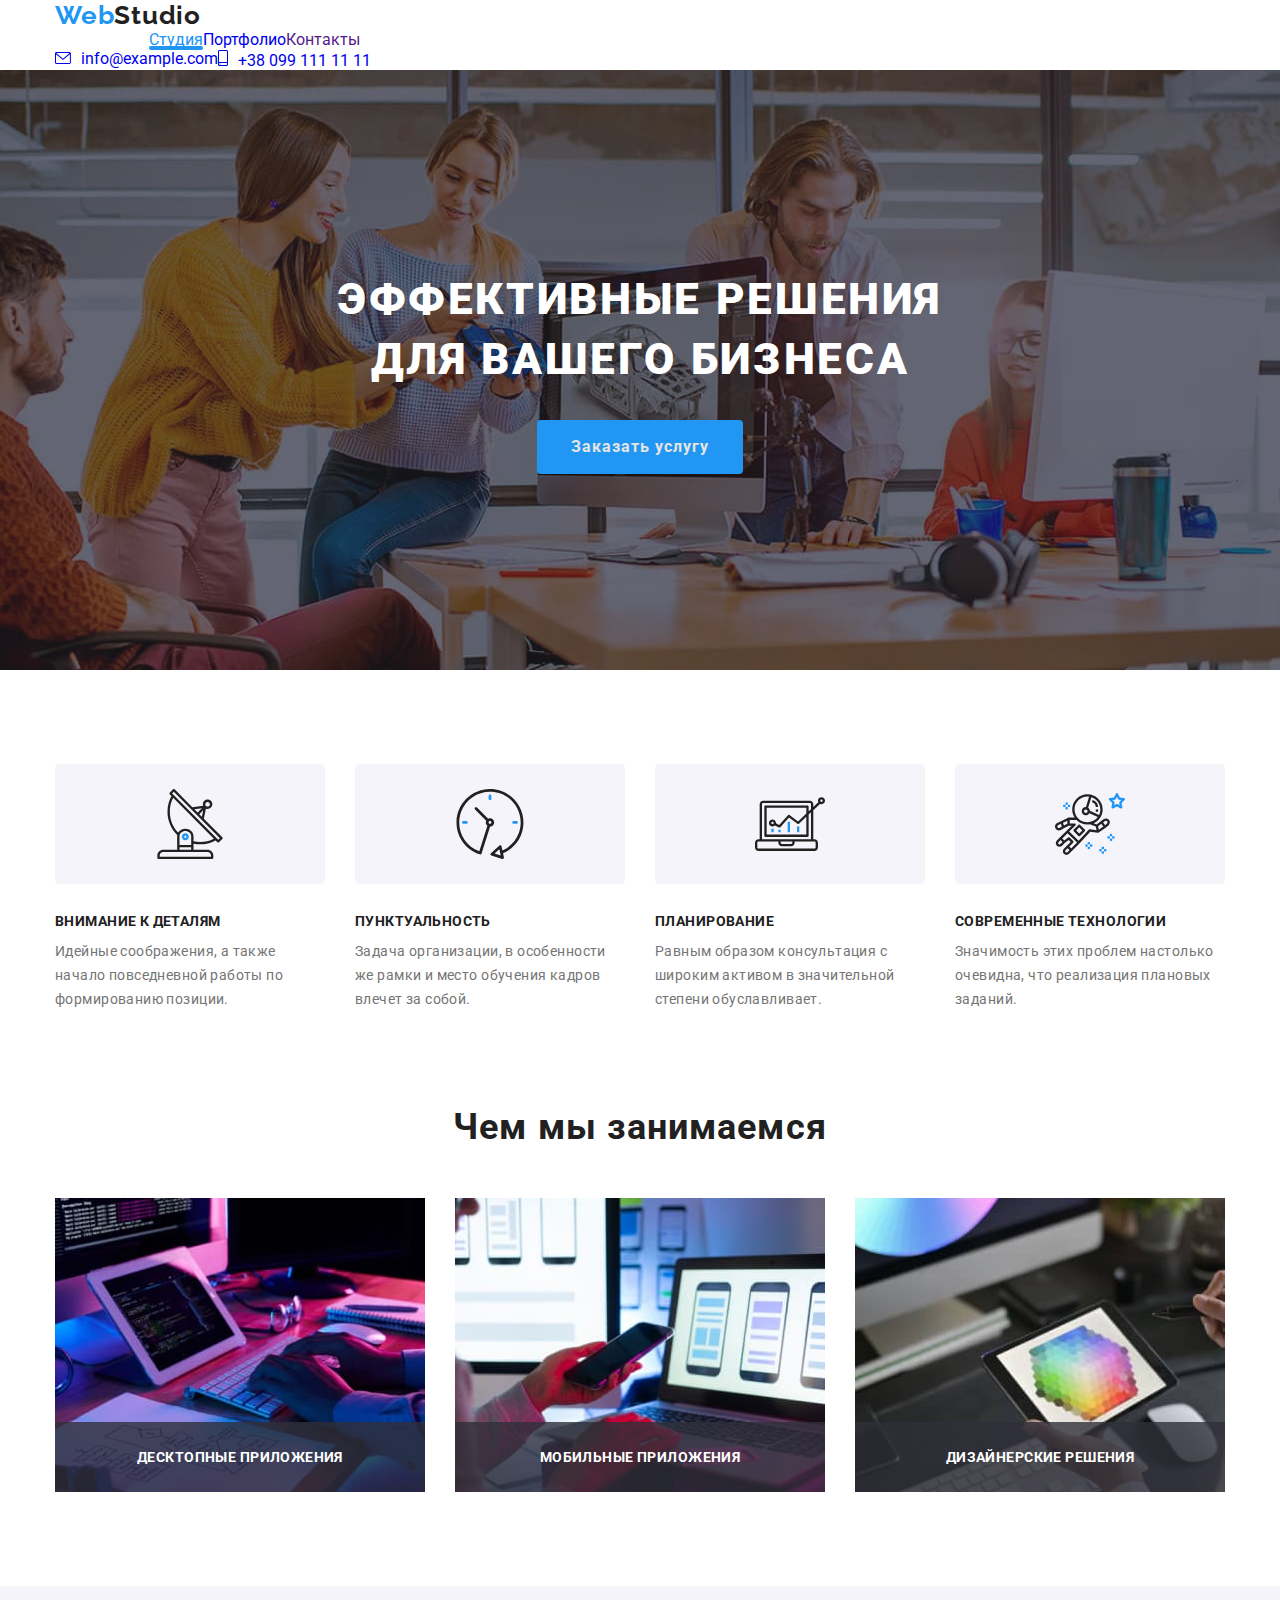
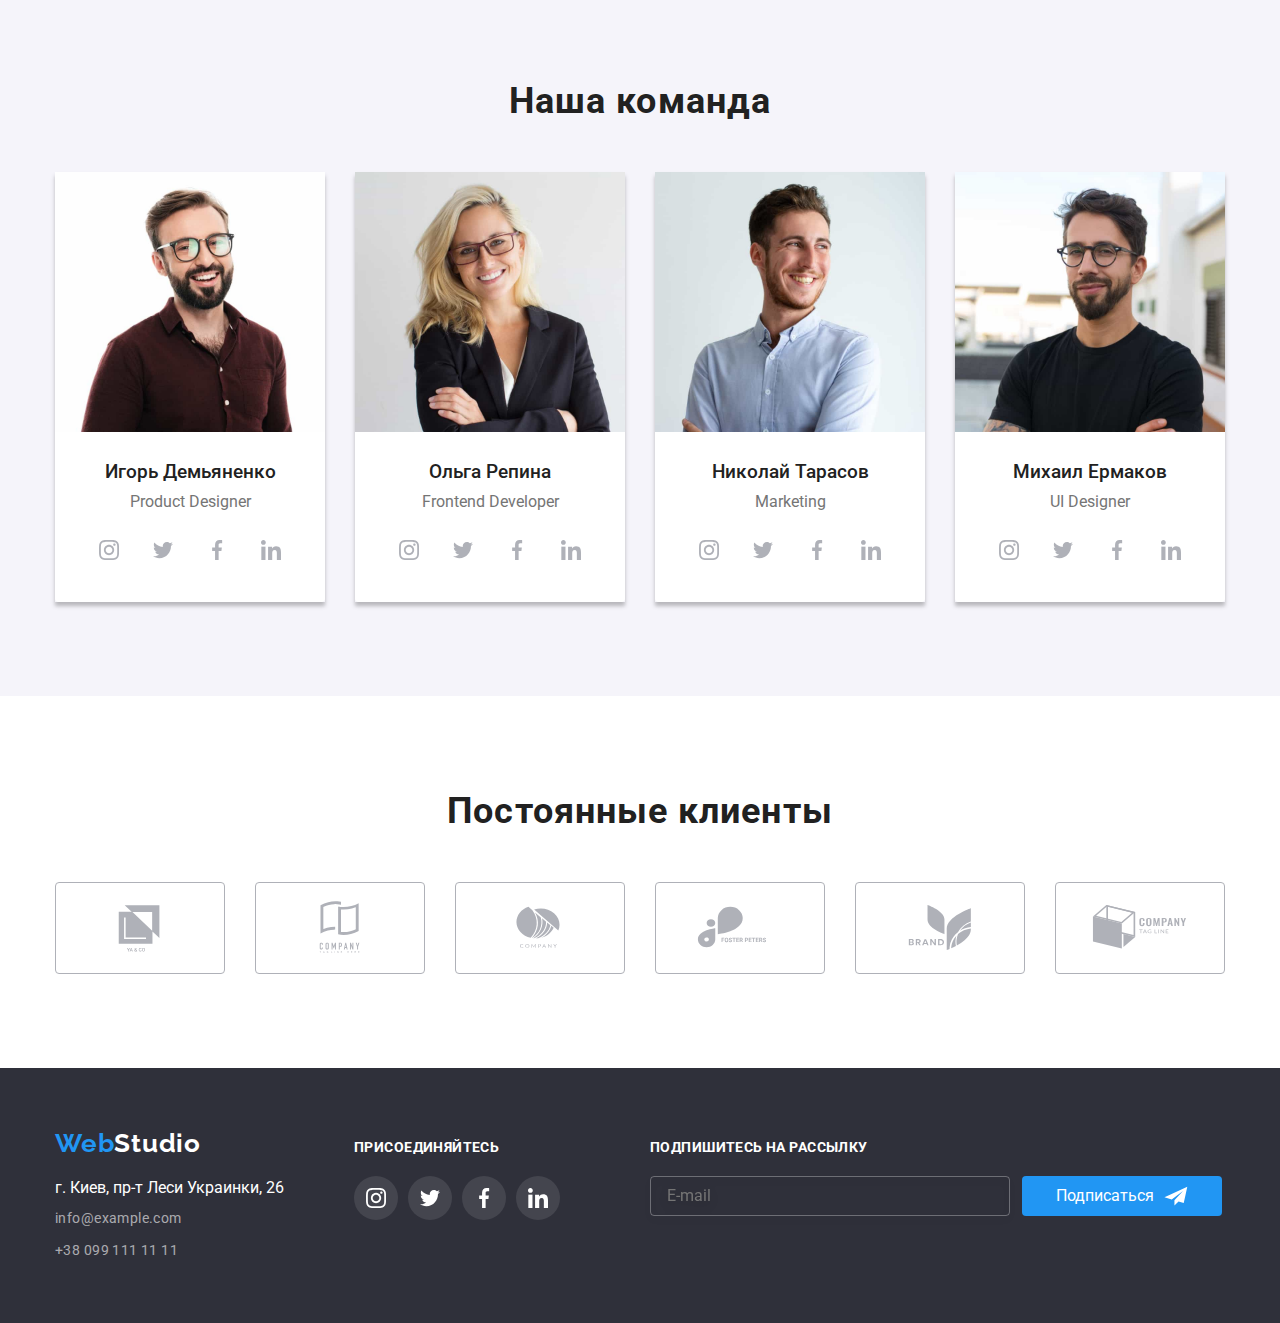
==== commit 52f2d776: "add mixin" ====
--- a/index.html
+++ b/index.html
@@ -9,7 +9,7 @@
     <link href="https://fonts.googleapis.com/css2?family=Raleway:wght@700&family=Roboto:wght@400;500;700;900&display=swap"
         rel="stylesheet">
     <link rel="stylesheet" href="https://cdnjs.cloudflare.com/ajax/libs/modern-normalize/1.1.0/modern-normalize.min.css">
-    <link rel="stylesheet" href="./css/styles.css" />
+    <!-- <link rel="stylesheet" href="./css/styles.css" /> -->
     <link rel="stylesheet" href="./css/main.min.css" />
 </head>
 
@@ -17,22 +17,29 @@
         <!-=================================== HEADER ================================->
 
         
-    <header class="header-page">
-        <div class="container heade__container">
+    <header class="header">
+        <div class="container header__container">
             <a class="logo" href="">Web<span class="logo-dark">Studio</span></a>
-            <nav>                                
+            <nav class="navigation">
+                <!-- <a class="logo" href="">Web<span class="logo-dark">Studio</span></a> -->
                 <ul class="site-nav">
-                    <li class="site-nav-item"><a href="./index.html" class="site-nav-link current">Студия</a></li>
-                    <li class="site-nav-item"><a href="./portfolio.html" class="site-nav-link">Портфолио</a></li>
-                    <li class="site-nav-item"><a href="" class="site-nav-link">Контакты</a></li>
+                    <li class="site-nav__item">
+                        <a href="./index.html" class="site-nav__link current">Студия</a>
+                    </li>
+                    <li class="site-nav__item">
+                        <a href="./portfolio.html" class="site-nav__link">Портфолио</a>
+                    </li>
+                    <li class="site-nav__item">
+                        <a href="" class="site-nav__link">Контакты</a>
+                    </li>
                 </ul>
             </nav>
             <ul class="contacts">
-                <li class="contacts-item "><a class="contacts-link" href="mailto:info@example.com" target="_blank">
+                <li class="contacts__item "><a class="contacts__link" href="mailto:info@example.com" target="_blank">
                     <svg class="envelope-icon" width="16" height="12">
                         <use href="./images/icons.svg#icon-envelope"></use>
                     </svg>info@example.com</a></li>
-                <li class="contacts-item"><a class="contacts-link phone-link" href="tel:+380991111111">
+                <li class="contacts__item"><a class="contacts__link phone-link" href="tel:+380991111111">
                     <svg class="phone-icon" width="10" height="16">
                         <use href="./images/icons.svg#icon-smartphone"></use>
                     </svg>+38 099 111 11 11</a></li>
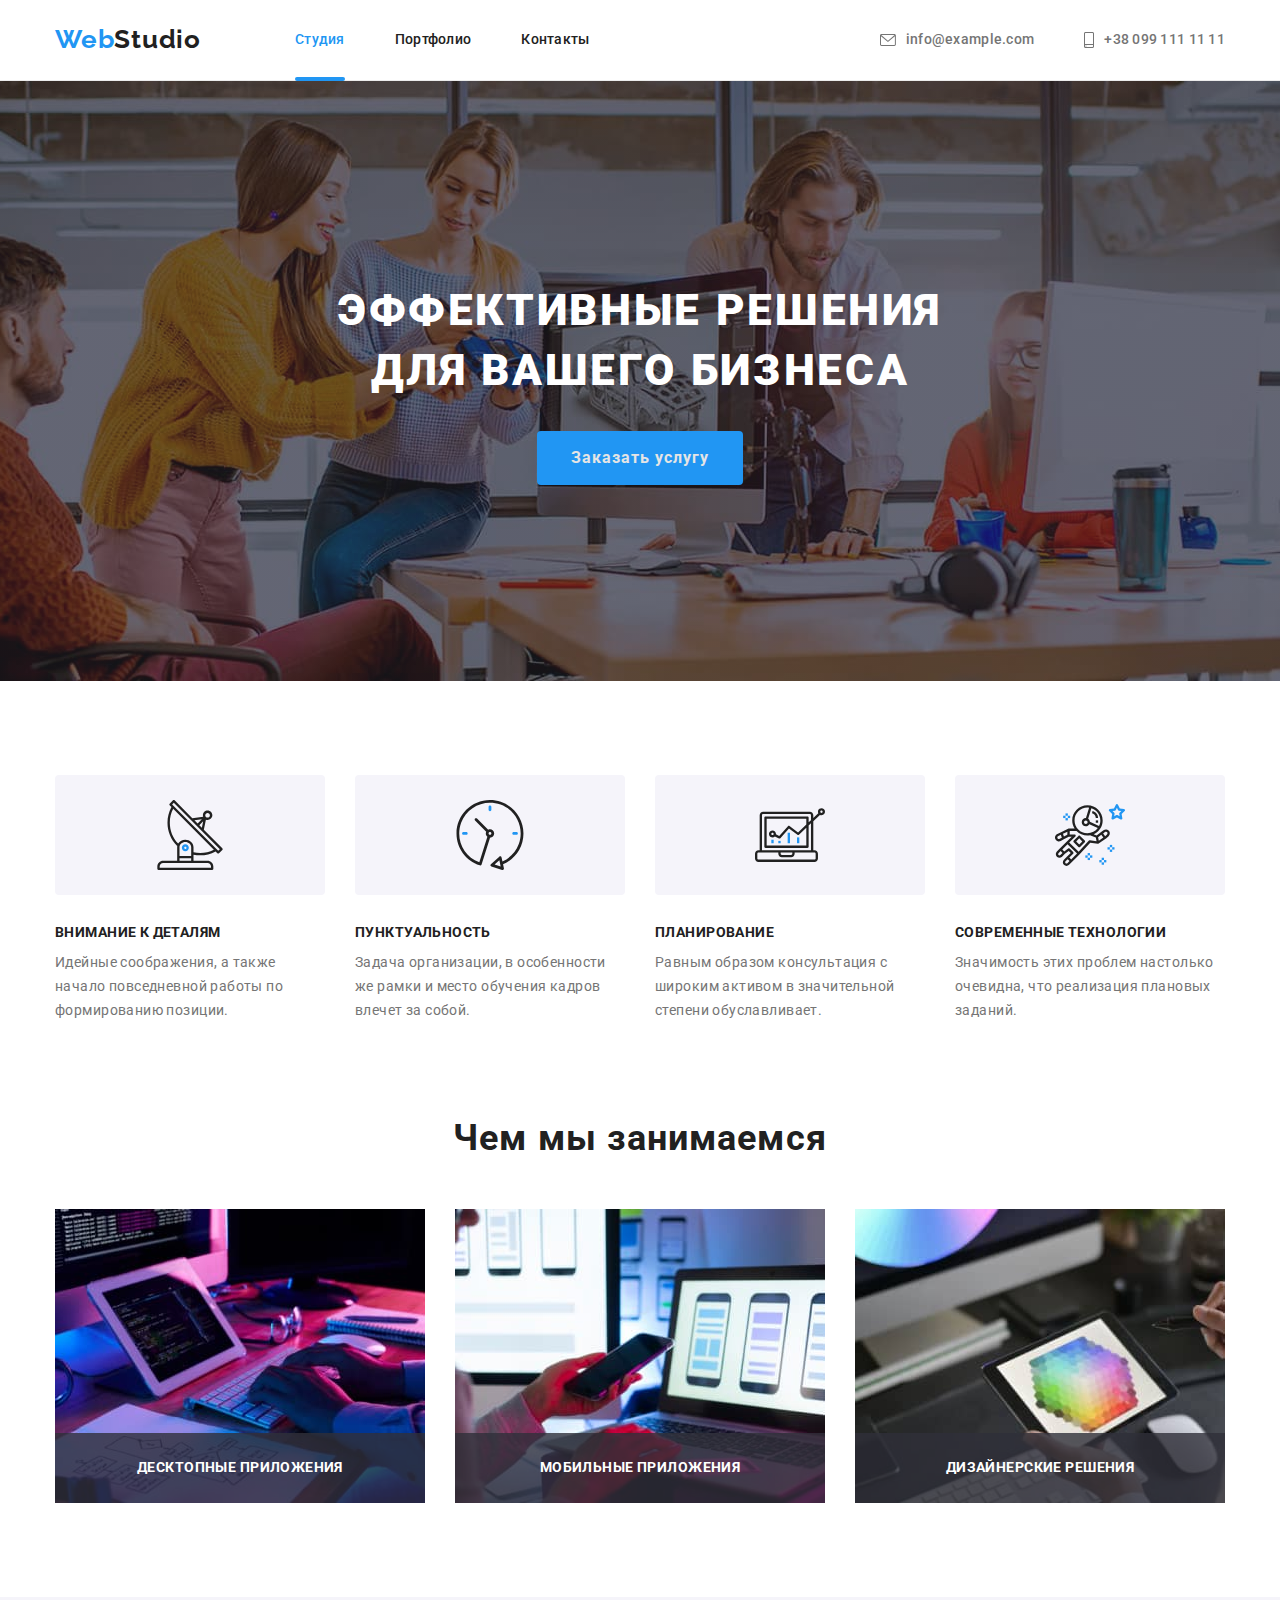
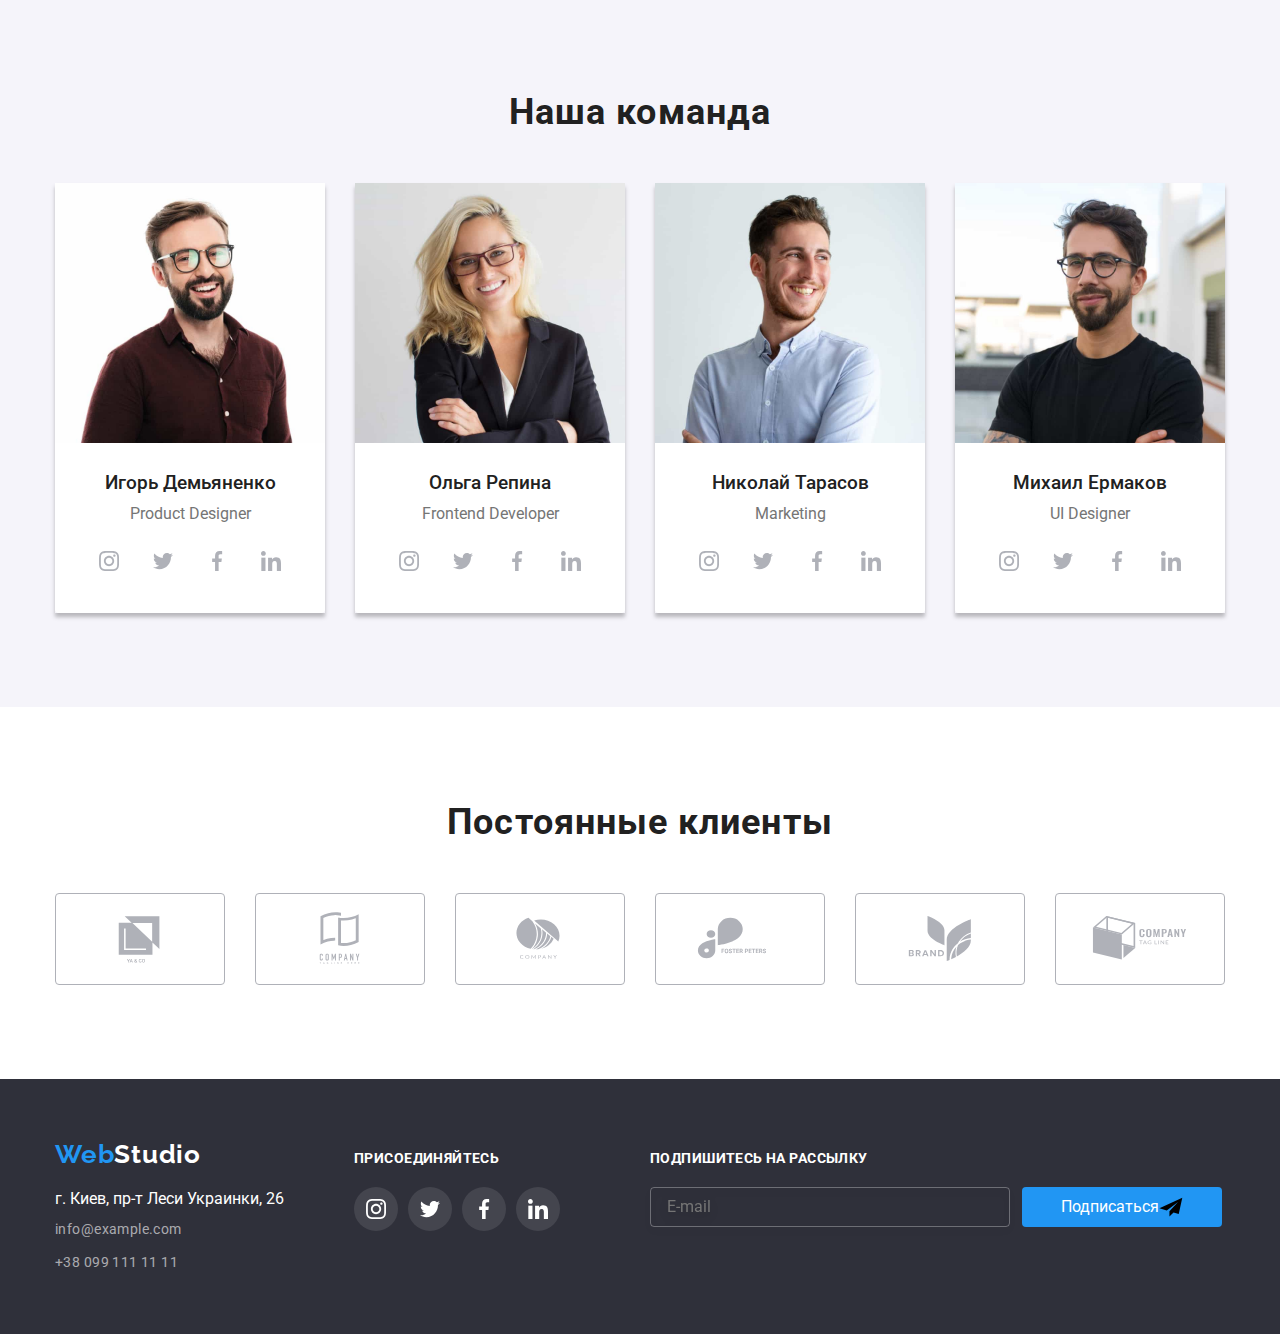
==== commit 4aa4bb87: "ready" ====
--- a/index.html
+++ b/index.html
@@ -18,7 +18,7 @@
 
         
     <header class="header">
-        <div class="container header__container">
+        <div class="container header-container">
             <a class="logo" href="">Web<span class="logo-dark">Studio</span></a>
             <nav class="navigation">
                 <!-- <a class="logo" href="">Web<span class="logo-dark">Studio</span></a> -->
@@ -54,9 +54,9 @@
 
 
         <section class="hero">            
-            <h1 class="hero-title">Эффективные решения для вашего бизнеса</h1>
+            <h1 class="hero__title">Эффективные решения для вашего бизнеса</h1>
             <!-- <a href="" class="hero-btn" data-modal-open>Заказать услугу</a> -->
-            <button class="hero-btn" type="button" data-modal-open>Заказать услугу</button>
+            <button class="hero__btn" type="button" data-modal-open>Заказать услугу</button>
             <!-- <a href="" class="hero-btn"><span class="icon"></span>Заказать услугу</a>             -->
         </section>
 
@@ -69,47 +69,50 @@
                 <h2 class="section-title visually-hidden">Наши преимущества</h2>
 
                 <ul class="features">
-                    <li class="features-item antena">
-                        <div class="features-top">
-                            <svg class="features-icon" width="70" height="70">
+                    <li class="features__item">
+                        <div class="features__top">
+                            <svg class="features__icon" width="70" height="70">
                                 <use href="./images/icons.svg#icon-antenna"></use>
                             </svg>
                         </div>
-                        <h3 class="features-title">Внимание к деталям</h3>
-                        <p class="features-text">
+                        <h3 class="features__title">Внимание к деталям</h3>
+                        <p class="features__text">
                             Идейные соображения, а также начало повседневной работы по формированию позиции.
                         </p>
                     </li>
-                    <li class="features-item clock">
-                        <div class="features-top">
-                            <svg class="features-icon" width="70" height="70">
+
+                    <li class="features__item">
+                        <div class="features__top">
+                            <svg class="features__icon" width="70" height="70">
                                 <use href="./images/icons.svg#icon-clock"></use>
                             </svg>
                         </div>
-                        <h3 class="features-title">Пунктуальность</h3>
-                        <p class="features-text">
+                        <h3 class="features__title">Пунктуальность</h3>
+                        <p class="features__text">
                             Задача организации, в особенности же рамки и место обучения кадров влечет за собой.
                         </p>
                     </li>
-                    <li class="features-item diagram">
-                        <div class="features-top">
-                            <svg class="features-icon" width="70" height="70">
+
+                    <li class="features__item">
+                        <div class="features__top">
+                            <svg class="features__icon" width="70" height="70">
                                 <use href="./images/icons.svg#icon-diagram"></use>
                             </svg>
                         </div>
-                        <h3 class="features-title">Планирование</h3>
-                        <p class="features-text">
+                        <h3 class="features__title">Планирование</h3>
+                        <p class="features__text">
                             Равным образом консультация с широким активом в значительной степени обуславливает.
                         </p>
                     </li>
-                    <li class="features-item astronaut">
-                        <div class="features-top">
-                            <svg class="features-icon" width="70" height="70">
+
+                    <li class="features__item astronaut">
+                        <div class="features__top">
+                            <svg class="features__icon" width="70" height="70">
                                 <use href="./images/icons.svg#icon-astronaut"></use>
                             </svg>
                         </div>
-                        <h3 class="features-title">Современные технологии</h3>
-                        <p class="features-text">
+                        <h3 class="features__title">Современные технологии</h3>
+                        <p class="features__text">
                             Значимость этих проблем настолько очевидна, что реализация плановых заданий.
                         </p>
                     </li>
@@ -124,22 +127,22 @@
         <section class="section works-section">
             <div class="container">
             <h2 class="section-title">Чем мы занимаемся</h2>
-            <ul class="works">
-                
-                <li class="works-item">
+
+            <ul class="works">                
+                <li class="works__item">
                     <img src="./images/box1.jpg" alt="Фото рук на клавиатуре и код на мониторе" width="370">
-                    <p class="works-item-top-text">Десктопные приложения</p>
+                    <p class="works__text">Десктопные приложения</p>
                 </li>
 
-                <li class="works-item">
+                <li class="works__item">
                     <img src="./images/box2.jpg" alt="Фото рук на клавиатуре и дизайн интерфейса на мониторе"
                         width="370">
-                    <p class="works-item-top-text">Мобильные приложения</p>    
+                    <p class="works__text">Мобильные приложения</p>    
                 </li>
 
-                <li class="works-item">
+                <li class="works__item">
                     <img src="./images/box3.jpg" alt="Фото рук выбирающих цвет из палитры на мониторе" width="370">
-                    <p class="works-item-top-text">Дизайнерские решения</p>
+                    <p class="works__text">Дизайнерские решения</p>
                 </li>
             </ul>
             </div>
@@ -152,37 +155,39 @@
         <section class="section team-section">
             <div class="container">
                 <h2 class="section-title">Наша команда</h2>
+
                 <ul class="team">
-                    <li class="team-item">
+                    <li class="team__item">
                         <img src="./images/Игорь_Демьяненко.jpg" alt="Фото Игоря Демьяненко" width="270">
-                        <div class="team-item-content">
-                            <h3 class="team-title">Игорь Демьяненко</h3>
-                            <p lang="en" class="team-text">Product Designer</p>
-                            <ul class="team-socials-list">
-                                <li class="team-socials-item">
-                                    <a href="" class="team-socials-link">
-                                        <svg class="team-socials-icon" width="20" height="20">
+                        <div class="team__content">
+                            <h3 class="team__title">Игорь Демьяненко</h3>
+                            <p lang="en" class="team__text">Product Designer</p>
+
+                            <ul class="socials-list">
+                                <li class="socials-list__item">
+                                    <a href="" class="socials-list__link">
+                                        <svg class="socials-list__icon" width="20" height="20">
                                             <use href="./images/icons.svg#icon-instagram"></use>
                                         </svg>
                                     </a>
                                 </li>
-                                <li class="team-socials-item">
-                                    <a href="" class="team-socials-link">
-                                        <svg class="team-socials-icon" width="20" height="20">
+                                <li class="socials-list__item">
+                                    <a href="" class="socials-list__link">
+                                        <svg class="socials-list__icon" width="20" height="20">
                                             <use href="./images/icons.svg#icon-twitter"></use>
                                         </svg>
                                     </a>
                                 </li>
-                                <li class="team-socials-item">
-                                    <a href="" class="team-socials-link">
-                                        <svg class="team-socials-icon" width="20" height="20">
+                                <li class="socials-list__item">
+                                    <a href="" class="socials-list__link">
+                                        <svg class="socials-list__icon" width="20" height="20">
                                             <use href="./images/icons.svg#icon-facebook"></use>
                                         </svg>
                                     </a>
                                 </li>
-                                <li class="team-socials-item">
-                                    <a href="" class="team-socials-link">
-                                        <svg class="team-socials-icon" width="20" height="20">
+                                <li class="socials-list__item">
+                                    <a href="" class="socials-list__link">
+                                        <svg class="socials-list__icon" width="20" height="20">
                                             <use href="./images/icons.svg#icon-linkedin"></use>
                                         </svg>
                                     </a>
@@ -191,36 +196,36 @@
                         </div>
                     </li>
                 
-                    <li class="team-item">
+                    <li class="team__item">
                         <img src="./images/Ольга_Репина.jpg" alt="Фото Ольги Репиной" width="270">
-                        <div class="team-item-content">
-                            <h3 class="team-title">Ольга Репина</h3>
-                            <p lang="en" class="team-text">Frontend Developer</p>
-                            <ul class="team-socials-list">
-                                <li class="team-socials-item">
-                                    <a href="" class="team-socials-link">
-                                        <svg class="team-socials-icon" width="20" height="20">
+                        <div class="team__content">
+                            <h3 class="team__title">Ольга Репина</h3>
+                            <p lang="en" class="team__text">Frontend Developer</p>
+                            <ul class="socials-list">
+                                <li class="socials-list__item">
+                                    <a href="" class="socials-list__link">
+                                        <svg class="socials-list__icon" width="20" height="20">
                                             <use href="./images/icons.svg#icon-instagram"></use>
                                         </svg>
                                     </a>
                                 </li>
-                                <li class="team-socials-item">
-                                    <a href="" class="team-socials-link">
-                                        <svg class="team-socials-icon" width="20" height="20">
+                                <li class="socials-list__item">
+                                    <a href="" class="socials-list__link">
+                                        <svg class="socials-list__icon" width="20" height="20">
                                             <use href="./images/icons.svg#icon-twitter"></use>
                                         </svg>
                                     </a>
                                 </li>
-                                <li class="team-socials-item">
-                                    <a href="" class="team-socials-link">
-                                        <svg class="team-socials-icon" width="20" height="20">
+                                <li class="socials-list__item">
+                                    <a href="" class="socials-list__link">
+                                        <svg class="socials-list__icon" width="20" height="20">
                                             <use href="./images/icons.svg#icon-facebook"></use>
                                         </svg>
                                     </a>
                                 </li>
-                                <li class="team-socials-item">
-                                    <a href="" class="team-socials-link">
-                                        <svg class="team-socials-icon" width="20" height="20">
+                                <li class="socials-list__item">
+                                    <a href="" class="socials-list__link">
+                                        <svg class="socials-list__icon" width="20" height="20">
                                             <use href="./images/icons.svg#icon-linkedin"></use>
                                         </svg>
                                     </a>
@@ -230,36 +235,36 @@
                         </div>
                     </li>
                 
-                    <li class="team-item">
+                    <li class="team__item">
                         <img src="./images/Николай_Тарасов.jpg" alt="Фото Николая Тарасова" width="270">
-                        <div class="team-item-content">
-                            <h3 class="team-title">Николай Тарасов</h3>
-                            <p lang="en" class="team-text">Marketing</p>
-                            <ul class="team-socials-list">
-                                <li class="team-socials-item">
-                                    <a href="" class="team-socials-link">
-                                        <svg class="team-socials-icon" width="20" height="20">
+                        <div class="team__content">
+                            <h3 class="team__title">Николай Тарасов</h3>
+                            <p lang="en" class="team__text">Marketing</p>
+                            <ul class="socials-list">
+                                <li class="socials-list__item">
+                                    <a href="" class="socials-list__link">
+                                        <svg class="socials-list__icon" width="20" height="20">
                                             <use href="./images/icons.svg#icon-instagram"></use>
                                         </svg>
                                     </a>
                                 </li>
-                                <li class="team-socials-item">
-                                    <a href="" class="team-socials-link">
-                                        <svg class="team-socials-icon" width="20" height="20">
+                                <li class="socials-list__item">
+                                    <a href="" class="socials-list__link">
+                                        <svg class="socials-list__icon" width="20" height="20">
                                             <use href="./images/icons.svg#icon-twitter"></use>
                                         </svg>
                                     </a>
                                 </li>
-                                <li class="team-socials-item">
-                                    <a href="" class="team-socials-link">
-                                        <svg class="team-socials-icon" width="20" height="20">
+                                <li class="socials-list__item">
+                                    <a href="" class="socials-list__link">
+                                        <svg class="socials-list__icon" width="20" height="20">
                                             <use href="./images/icons.svg#icon-facebook"></use>
                                         </svg>
                                     </a>
                                 </li>
-                                <li class="team-socials-item">
-                                    <a href="" class="team-socials-link">
-                                        <svg class="team-socials-icon" width="20" height="20">
+                                <li class="socials-list__item">
+                                    <a href="" class="socials-list__link">
+                                        <svg class="socials-list__icon" width="20" height="20">
                                             <use href="./images/icons.svg#icon-linkedin"></use>
                                         </svg>
                                     </a>
@@ -268,36 +273,36 @@
                         </div>
                     </li>
                 
-                    <li class="team-item">
+                    <li class="team__item">
                         <img src="./images/Михаил_Ермаков.jpg" alt="Фото Михаила Ермакова" width="270">
-                        <div class="team-item-content">
-                            <h3 class="team-title">Михаил Ермаков</h3>
-                            <p lang="en" class="team-text">UI Designer</p>
-                            <ul class="team-socials-list">
-                                <li class="team-socials-item">
-                                    <a href="" class="team-socials-link">
-                                        <svg class="team-socials-icon" width="20" height="20">
+                        <div class="team__content">
+                            <h3 class="team__title">Михаил Ермаков</h3>
+                            <p lang="en" class="team__text">UI Designer</p>
+                            <ul class="socials-list">
+                                <li class="socials-list__item">
+                                    <a href="" class="socials-list__link">
+                                        <svg class="socials-list__icon" width="20" height="20">
                                             <use href="./images/icons.svg#icon-instagram"></use>
                                         </svg>
                                     </a>
                                 </li>
-                                <li class="team-socials-item">
-                                    <a href="" class="team-socials-link">
-                                        <svg class="team-socials-icon" width="20" height="20">
+                                <li class="socials-list__item">
+                                    <a href="" class="socials-list__link">
+                                        <svg class="socials-list__icon" width="20" height="20">
                                             <use href="./images/icons.svg#icon-twitter"></use>
                                         </svg>
                                     </a>
                                 </li>
-                                <li class="team-socials-item">
-                                    <a href="" class="team-socials-link">
-                                        <svg class="team-socials-icon" width="20" height="20">
+                                <li class="socials-list__item">
+                                    <a href="" class="socials-list__link">
+                                        <svg class="socials-list__icon" width="20" height="20">
                                             <use href="./images/icons.svg#icon-facebook"></use>
                                         </svg>
                                     </a>
                                 </li>
-                                <li class="team-socials-item">
-                                    <a href="" class="team-socials-link">
-                                        <svg class="team-socials-icon" width="20" height="20">
+                                <li class="socials-list__item">
+                                    <a href="" class="socials-list__link">
+                                        <svg class="socials-list__icon" width="20" height="20">
                                             <use href="./images/icons.svg#icon-linkedin"></use>
                                         </svg>
                                     </a>
@@ -317,44 +322,44 @@
             <div class="container">
                 <h2 class="section-title">Постоянные клиенты</h2>
                 <ul class="clients">                  
-                    <li class="clients-item">
-                        <a href="" class="clients-link">        
-                            <svg class="clients-icon" width="106" height="60">
+                    <li class="clients__item">
+                        <a href="" class="clients__link">        
+                            <svg class="clients__icon" width="106" height="60">
                                 <use href="./images/icons.svg#icon-Logo-6"></use>
                             </svg>
                         </a>
                     </li>
-                    <li class="clients-item">
-                        <a href="" class="clients-link">
-                            <svg class="clients-icon" width="106" height="60">
+                    <li class="clients__item">
+                        <a href="" class="clients__link">
+                            <svg class="clients__icon" width="106" height="60">
                                 <use href="./images/icons.svg#icon-Logo-1"></use>
                             </svg>
                         </a>
                     </li>
-                    <li class="clients-item">
-                        <a href="" class="clients-link">
-                            <svg class="clients-icon" width="106" height="60">
+                    <li class="clients__item">
+                        <a href="" class="clients__link">
+                            <svg class="clients__icon" width="106" height="60">
                                 <use href="./images/icons.svg#icon-Logo-2"></use>
                             </svg>
                         </a>
                     </li>
-                    <li class="clients-item">
-                        <a href="" class="clients-link">
-                            <svg class="clients-icon" width="106" height="60">
+                    <li class="clients__item">
+                        <a href="" class="clients__link">
+                            <svg class="clients__icon" width="106" height="60">
                                 <use href="./images/icons.svg#icon-Logo-3"></use>
                             </svg>
                         </a>
                     </li>
-                    <li class="clients-item">
-                        <a href="" class="clients-link">
-                            <svg class="clients-icon" width="106" height="60">
+                    <li class="clients__item">
+                        <a href="" class="clients__link">
+                            <svg class="clients__icon" width="106" height="60">
                                 <use href="./images/icons.svg#icon-Logo-4"></use>
                             </svg>
                         </a>
                     </li>
-                    <li class="clients-item">
-                        <a href="" class="clients-link">
-                            <svg class="clients-icon" width="106" height="60">
+                    <li class="clients__item">
+                        <a href="" class="clients__link">
+                            <svg class="clients__icon" width="106" height="60">
                                 <use href="./images/icons.svg#icon-Logo-5"></use>
                             </svg>
                         </a>
@@ -370,49 +375,49 @@
         <footer class="footer">
             
             <div class="container footer-conteiner">
-                <div class="footer-adress-box">
+                <div class="footer-adress">
                     <a class="logo logo-footer" href="">Web<span class="logo-light">Studio</span></a>                
                     <address class="adress">
                         <ul class="footer-contacts">
-                            <li class="footer-contacts-item">
-                                <a class="footer-contact-link white" href="https://goo.gl/maps/ULEKr4xhVnMLPp338" target="_blank" rel="noopener noreferrer">г. Киев, пр-т Леси
+                            <li class="footer-contacts__item">
+                                <a class="footer-contact__link white" href="https://goo.gl/maps/ULEKr4xhVnMLPp338" target="_blank" rel="noopener noreferrer">г. Киев, пр-т Леси
                                     Украинки,
                                     26</a></li>
-                            <li class="footer-contacts-item">
-                                <a class="footer-contacts-link" href="mailto:info@example.com" target="_blank">info@example.com </a></li>
-                            <li class="footer-contacts-item">
-                                <a class="footer-contacts-link" href="tel:+380991111111">+38 099 111 11 11</a></li>
+                            <li class="footer-contacts__item">
+                                <a class="footer-contacts__link" href="mailto:info@example.com" target="_blank">info@example.com </a></li>
+                            <li class="footer-contacts__item">
+                                <a class="footer-contacts__link" href="tel:+380991111111">+38 099 111 11 11</a></li>
                         </ul>
                     </address>
                 </div>
 
-                <div class="footer-socials-box">
-                    <h2 class="footer-socials-title">Присоединяйтесь</h2>
-                    <ul class="footer-socials-list">                                           
-                        <li class="footer-socials-item">
-                        <a href="" class="footer-socials-link">
-                            <svg class="footer-socials-icon" width="20" height="20">
+                <div class="footer-socials">
+                    <h2 class="footer-socials__title">Присоединяйтесь</h2>
+                    <ul class="footer-socials__list">                                           
+                        <li class="footer-socials__item">
+                        <a href="" class="footer-socials__link">
+                            <svg class="footer-socials__icon" width="20" height="20">
                                 <use href="./images/icons.svg#icon-instagram-white"></use>
                             </svg>
                         </a>
                         </li>
-                        <li class="footer-socials-item">
-                        <a href="" class="footer-socials-link">
-                            <svg class="footer-socials-icon" width="20" height="20">
+                        <li class="footer-socials__item">
+                        <a href="" class="footer-socials__link">
+                            <svg class="footer-socials__icon" width="20" height="20">
                                 <use href="./images/icons.svg#icon-twitter-white"></use>
                             </svg>
                         </a>
                         </li>
-                        <li class="footer-socials-item">
-                        <a href="" class="footer-socials-link">
-                            <svg class="footer-socials-icon" width="20" height="20">
+                        <li class="footer-socials__item">
+                        <a href="" class="footer-socials__link">
+                            <svg class="footer-socials__icon" width="20" height="20">
                                 <use href="./images/icons.svg#icon-facebook-white"></use>
                             </svg>
                         </a>
                         </li>
-                        <li class="footer-socials-item">
-                        <a href="" class="footer-socials-link">
-                            <svg class="footer-socials-icon" width="20" height="20">
+                        <li class="footer-socials__item">
+                        <a href="" class="footer-socials__link">
+                            <svg class="footer-socials__icon" width="20" height="20">
                                 <use href="./images/icons.svg#icon-linkedin-white"></use>
                             </svg>
                         </a>
@@ -421,17 +426,17 @@
                 </div>
 
 
-                <form class="footer-subscribe-box">
-                    <h2 class="subscribe-title">Подпишитесь на рассылку</h2>
-                    <div class="subscribe-input-wrap">
+                <form class="footer-subscribe">
+                    <h2 class="footer-subscribe__title">Подпишитесь на рассылку</h2>
+                    <div class="footer-subscribe__input">
                     <input type="email" 
                     name="subscribe-mail" 
-                    class="subscribe-mail" 
+                    class="footer-subscribe__mail" 
                     id="subscribe-mail"
                     placeholder="E-mail"
                     required
                     />
-                    <button type="submit" class="subscribe-btn">
+                    <button type="submit" class="footer-subscribe__btn">
                         <svg class="subscribe-send-icon" width="24" height="20">
                             <use href="./images/icons.svg#icon-send"></use>
                         </svg>Подписаться</button>
@@ -448,82 +453,82 @@
         <div class="backdrop is-hidden" data-modal>
             <div class="modal">
                 <button type="button" class="modal-close-btn" data-modal-close>
-                    <svg class="modal-close-icon" width="18" height="18">
+                    <svg class="modal-close-btn__icon" width="18" height="18">
                         <use href="./images/icons.svg#icon-close-black"></use>
                     </svg>
                 </button>
-                <p class="modal-title">Оставьте свои данные, мы вам перезвоним</p>
-                <form class="modal-form">
+                <p class="modal__title">Оставьте свои данные, мы вам перезвоним</p>
+                <form class=" ">
                     <div class="form-field">
-                        <label for="user-name" class="modal-label">Имя</label>
-                        <div class="modal-input-wrap">
+                        <label for="user-name" class="form-field__label">Имя</label>
+                        <div class="form-field__wrap">
                             <input type="text" 
                             name="user-name" 
-                            class="modal-input" 
+                            class="form-field__input" 
                             id="user-name"
                             placeholder=""
                             required
                             />
-                            <svg class="modal-icon" width="18" height="18">
+                            <svg class="form-field__icon" width="18" height="18">
                                 <use href="./images/icons.svg#icon-person-black-18dp"></use>
                             </svg>
                         </div>
                     </div>
 
                     <div class="form-field">
-                        <label for="user-tel" class="modal-label">Телефон</label>
-                        <div class="modal-input-wrap">
+                        <label for="user-tel" class="form-field__label">Телефон</label>
+                        <div class="form-field__wrap">
                             <input type="tel" 
                             name="user-tel" 
-                            class="modal-input" 
+                            class="form-field__input" 
                             id="user-tel"
                             placeholder="" 
                             required 
                             />
-                            <svg class="modal-icon" width="18" height="18">
+                            <svg class="form-field__icon" width="18" height="18">
                                 <use href="./images/icons.svg#icon-phone-black-18dp"></use>
                             </svg>
                         </div>
                     </div>
 
                     <div class="form-field">
-                        <label for="user-mail" class="modal-label">Почта</label>
-                        <div class="modal-input-wrap">
+                        <label for="user-mail" class="form-field__label">Почта</label>
+                        <div class="form-field__wrap">
                             <input type="email" 
                             name="user-mail" 
-                            class="modal-input" 
+                            class="form-field__input" 
                             id="user-mail"
                             placeholder="" 
                             required 
                             />
-                            <svg class="modal-icon" width="18" height="18">
+                            <svg class="form-field__icon" width="18" height="18">
                                 <use href="./images/icons.svg#icon-email-black-18dp"></use>
                             </svg>
                         </div>
                     </div>
 
                     <div class="form-field">
-                        <label for="user-text" class="modal-label">Комментарий</label>
+                        <label for="user-text" class="form-field__label">Комментарий</label>
                         <textarea 
                         name="user-text" 
-                        class="modal-text"
+                        class="form-field__text"
                         id="user-text"
                         placeholder="Введите текст"></textarea>
                     </div>
 
-                    <div class="form-field modal-check-field">
+                    <div class="form-field check-field">
                         <input type="checkbox" 
-                        class="modal-check visually-hidden"
+                        class="check-field__input visually-hidden"
                         name="modal-check"
                         id="modal-check"
                         />
-                        <label for="modal-check" class="modal-check-text"
+                        <label for="modal-check" class="check-field__text"
                         ><span
-                            ><svg class="modal-check-icon" width="16" height="15">
+                            ><svg class="check-field__icon" width="16" height="15">
                                 <use href="./images/icons.svg#icon-V"></use>
                             </svg>
                         </span>Соглашаюсь с рассылкой и принимаю 
-                        <a href="" class="modal-check-link">Условия договора</a></label>
+                        <a href="" class="check-field__link">Условия договора</a></label>
                     </div>
                     <button type="submit" class="submit-btn btn">Отправить</button>
                 </form>
--- a/css/main.min.css
+++ b/css/main.min.css
@@ -1,2 +1,2 @@
-:root{--primary-text-color: #757575;--title-text-color: #212121;--accent-color: #2196f3;--primary-bg-color: #ffffff}h1,h2,h3,h4,h5,h6,p{margin-top:0;margin-bottom:0}button{font-family:inherit}a{text-decoration:none}ul{list-style:none;padding:0;margin:0}html{box-sizing:border-box}*,*::before,*::after{box-sizing:inherit}body{margin:0;background-color:var(--primary-bg-color);color:var(--primary-text-color);font-family:Roboto, sans-serif}img{display:block}button{font-family:inherit}.section{padding-top:94px;padding-bottom:94px}.visually-hidden{position:absolute;white-space:nowrap;width:1px;height:1px;overflow:hidden;border:0;padding:0;clip:rect(0 0 0 0);clip-path:inset(50%);margin:-1px}.container{margin-left:auto;margin-right:auto;padding-left:15px;padding-right:15px;width:1200px}.header-page{border-bottom-width:1px;border-bottom-style:solid;border-bottom-color:#ececec;background-color:var(--primary-bg-color)}.header-container{display:flex;align-items:center}.logo{color:var(--accent-color);text-decoration:none;font-family:Raleway, sans-serif;font-weight:700;font-size:26px;line-height:1.2;letter-spacing:0.03em}.logo-dark{color:#212121}.site-nav{display:flex}.site-nav .site-nav-item+.site-nav-item{margin-left:50px}.site-nav-link{display:block;padding-top:32px;padding-bottom:32px}.site-nav-link{color:var(--title-text-color);font-weight:500;font-size:14px;line-height:1.14;letter-spacing:0.02em;transition:color 250ms cubic-bezier(0.4, 0, 0.2, 1)}.site-nav-link:hover,.site-nav-link:focus{color:var(--accent-color)}.current{color:var(--accent-color);position:relative}.current::after{content:"";width:100%;height:4px;position:absolute;background-color:var(--accent-color);left:0;bottom:-1px;border-radius:2px}.contacts-link{color:var(--primary-text-color);font-weight:500;font-size:14px;line-height:1.14;letter-spacing:0.02em;transition:color 250ms cubic-bezier(0.4, 0, 0.2, 1)}.contacts-link:hover,.contacts-link:focus{color:var(--accent-color)}.contacts{display:flex;margin-left:auto}.contacts-link{display:block;padding-top:32px;padding-bottom:32px}.contacts-link:hover,.contacts-link:focus{color:var(--accent-color)}.contacts-link:hover{fill:var(--accent-color)}.contacts .contacts-item+.contacts-item{margin-left:50px}nav{margin-left:94px}.contacts-link{display:flex;align-items:center;justify-content:center;color:#757575}.envelope-icon{margin-right:10px;fill:currentColor}.phone-icon{margin-right:10px;fill:currentColor}.hero{text-align:center;padding-top:200px;padding-bottom:200px;max-width:1600px;height:600px;margin-left:auto;margin-right:auto;background-image:linear-gradient(to right, rgba(47,48,58,0.4), rgba(47,48,58,0.4)),url(../images/hero-img.jpg);background-size:100%, cover;background-position:center}.hero-title{width:696px;margin-top:0px;margin-left:auto;margin-right:auto;margin-bottom:30px;color:var(--primary-bg-color);font-style:normal;font-weight:900;font-size:44px;line-height:1.36;letter-spacing:0.06em;text-transform:uppercase}.hero-btn{align-items:center;display:inline-flex;border-radius:4px;padding:10px 32px;min-width:136px;margin-bottom:0;color:#e5e5e5;background-color:var(--accent-color);font-weight:700;font-size:16px;line-height:calc(30 / 16);letter-spacing:0.06em;text-decoration:none;border-color:transparent;cursor:pointer;transition:background-color 250ms cubic-bezier(0.4, 0, 0.2, 1)}.hero-btn:hover,.hero-btn:focus{background-color:#188ce8}.title{color:var(--title-text-color)}.features-title,.team-title,.team-title,.galery-title{color:var(--title-text-color)}.section-title{margin-top:0;margin-bottom:50px;font-weight:700;font-size:36px;line-height:1.17;letter-spacing:.03em;text-align:center;color:var(--title-text-color)}.features-title{margin-bottom:10px;font-weight:700;font-size:14px;line-height:1.14;letter-spacing:.03em;text-transform:uppercase}.features-text{font-weight:400;font-size:14px;line-height:1.71;letter-spacing:.03em}.section-title{margin-bottom:50px}.features{display:flex}.features-item{width:270px}.features-item+.features-item{margin-left:30px}.features-top{content:"";display:flex;align-items:center;justify-content:center;border-radius:4px;margin-bottom:30px;height:120px;background-color:#f5f4fa}.works{display:flex}.works-section{padding-top:0}.works-item{width:370px;margin-right:30px;position:relative}.works-item:nth-child(3n){margin-right:0px}.works-item-top-text{position:absolute;display:flex;align-items:center;justify-content:center;left:0;bottom:0;width:100%;min-height:70px;font-weight:700;font-size:14px;line-height:16px;letter-spacing:0.03em;text-transform:uppercase;color:#ffffff;background-color:rgba(47,48,58,0.8)}.team-section{background-color:#f5f4fa}.team-item-content{padding-top:30px;padding-bottom:30px;background-color:#ffffff;border-radius:0px 0px 4px 4px}.team-title{font-weight:500;margin-top:0;margin-bottom:10px}.team-text{margin-top:0;margin-bottom:16px}.team{display:flex}.team-item{text-align:center;width:270px;margin-right:30px;box-shadow:0px 4px 4px rgba(0,0,0,0.25)}.team-item:nth-child(4n){margin-right:0px}.team-socials-list{display:flex;justify-content:center}.team-socials-icon{fill:#afb1b8;transition:fill 250ms cubic-bezier(0.4, 0, 0.2, 1)}.team-socials-link:hover .team-socials-icon,.team-socials-link:focus .team-socials-icon{fill:white}.team-socials-link{width:44px;height:44px;background-color:#ffffff;border-radius:50%;display:flex;align-items:center;justify-content:center;transition:background-color 250ms cubic-bezier(0.4, 0, 0.2, 1)}.team-socials-link:hover,.team-socials-link:focus{background-color:var(--accent-color)}.team-socials-item+.team-socials-item{margin-left:10px}.clients{display:flex;align-items:center}.clients-icon{fill:#afb1b8;transition:fill 250ms cubic-bezier(0.4, 0, 0.2, 1)}.clients-item{width:170px;height:92px}.clients-item+.clients-item{margin-left:30px}.clients-link{width:100%;height:100%;display:flex;align-items:center;justify-content:center;border:1px solid #afb1b8;border-radius:4px;transition:border-color 250ms cubic-bezier(0.4, 0, 0.2, 1)}.clients-link:hover,.clients-link:focus{border-color:var(--accent-color)}.clients-link:hover .clients-icon,.clients-link:focus .clients-icon{fill:var(--accent-color);border-color:var(--accent-color)}.footer{padding-top:60px;padding-bottom:60px;background-color:#2f303a}.footer-conteiner{display:flex;align-items:baseline}.adress{font-style:inherit}.white{color:#fff}.auth-nav{color:#fff}.logo-footer{display:inline-block;margin-bottom:20px}.logo-light{color:#ffffff}.footer-contacts-link{font-family:Roboto;font-size:14px;line-height:1.71;letter-spacing:0.03em;color:rgba(255,255,255,0.6)}.footer-contacts-item{margin-bottom:9px}.footer-contacts-item:nth-child(3n){margin-bottom:0px}.footer-socials-list{display:flex}.footer-adress-box{margin-right:70px}.footer-socials-title{font-weight:700;font-size:14px;line-height:1.14;letter-spacing:0.03em;text-transform:uppercase;color:#ffffff;margin-bottom:20px;align-self:flex-start}.footer-socials-icon{fill:white}.footer-socials-link{width:44px;height:44px;background-color:rgba(255,255,255,0.1);border-radius:50%;display:flex;align-items:center;justify-content:center;transition:background-color 250ms cubic-bezier(0.4, 0, 0.2, 1)}.footer-socials-link:hover,.footer-socials-link:focus{background-color:var(--accent-color)}.footer-socials-item+.footer-socials-item{margin-left:10px}.footer-socials-box{margin-right:90px}.subscribe-input-wrap{display:flex}.subscribe-title{font-weight:700;font-size:14px;line-height:1.14;letter-spacing:0.03em;text-transform:uppercase;color:#ffffff;margin-bottom:20px;align-self:flex-start}.subscribe-mail{width:360px;height:40px;border:1px solid rgba(255,255,255,0.3);box-sizing:border-box;filter:drop-shadow(0px 4px 4px rgba(0,0,0,0.15));border-radius:4px;color:#fff;background-color:transparent;padding-left:16px;margin-right:12px;outline:none;cursor:pointer;transition:border-color 250ms cubic-bezier(0.4, 0, 0.2, 1)}.subscribe-mail:focus{border:1px solid var(--accent-color)}.subscribe-btn{display:flex;align-items:center;flex-direction:row-reverse;justify-content:center;width:200px;height:40px;background-color:var(--accent-color);color:#fff;border-color:transparent;border-radius:4px;cursor:pointer;transition:background-color 250ms cubic-bezier(0.4, 0, 0.2, 1)}.subscribe-btn:hover,.subscribe-btn:focus{background-color:#188ce8}.subscribe-send-icon{fill:#ffffff;margin-left:10px}.filter-button{padding:6px 22px;font-family:inherit;font-weight:500;font-size:16px;line-height:1.6;letter-spacing:0.03em;text-align:center;background-color:#f5f4fa;border-radius:4px;border:transparent;cursor:pointer;transition:background-color 250ms cubic-bezier(0.4, 0, 0.2, 1),box-shadow 250ms cubic-bezier(0.4, 0, 0.2, 1),color 250ms cubic-bezier(0.4, 0, 0.2, 1)}.filter-button:hover,.filter-button:focus{background-color:var(--accent-color);color:#ffffff;box-shadow:0px 3px 1px rgba(0,0,0,0.1),0px 1px 2px rgba(0,0,0,0.08),0px 2px 2px rgba(0,0,0,0.12)}.filter{margin-bottom:50px;justify-content:center;display:flex}.filter-item:not(:last-child){margin-right:8px}.galery-text{color:var(--primary-text-color);font-weight:400;font-size:16px;letter-spacing:0.03em;line-height:calc(30 / 16)}.galery-item-content{padding-top:20px;padding-bottom:20px;padding-left:24px;padding-right:24px;border:1px solid #eeeeee}.galery-item .galery-title{margin-bottom:4px;font-weight:700;font-size:18px;line-height:2;letter-spacing:0.06em}.galery{display:flex;flex-wrap:wrap;margin:-15px}.galery-item{margin:15px;flex-basis:calc((100% - 90px) / 3);position:relative}.galery-wrap{position:relative;overflow:auto}.galery-item-top-text{position:absolute;top:0;left:0;padding:24px;font-weight:normal;font-size:18px;line-height:1.56;letter-spacing:0.03em;height:100%;color:#ffffff;background-color:rgba(33,150,243,0.9);transform:translateY(100%);transition:transform 250ms cubic-bezier(0.4, 0, 0.2, 1)}.galery-link:hover .galery-item-top-text,.galery-link:focus .galery-item-top-text{transform:translateY(0)}.galery-link{display:block;transition:box-shadow 250ms cubic-bezier(0.4, 0, 0.2, 1),transform 250ms cubic-bezier(0.4, 0, 0.2, 1)}.galery-link:hover,.galery-link:focus{box-shadow:0px 4px 4px rgba(0,0,0,0.25)}.backdrop{width:100vw;height:100vh;background-color:rgba(0,0,0,0.2);position:fixed;top:0;transition:opacity 250ms, visibility 250ms}.backdrop.is-hidden .modal{transform:scale(0.5)}.modal{width:530px;min-height:580px;background-color:#fff;padding:40px;box-shadow:0px 1px 3px rgba(0,0,0,0.12),0px 1px 1px rgba(0,0,0,0.14),0px 2px 1px rgba(0,0,0,0.2);border-radius:4px;position:absolute;top:50%;left:50%;transform:translate(-50%, -50%) scale(1);transition:transform 250ms}.modal-close-icon{width:100%;height:100%}.modal-close-btn{display:flex;width:30px;height:30px;border-radius:50%;border:1px solid rgba(0,0,0,0.1);background-color:#fff;position:absolute;top:8px;right:8px;cursor:pointer}.modal-close-btn:hover{fill:var(--accent-color)}.is-hidden{opacity:0;pointer-events:none;visibility:hidden}.modal-title{font-weight:700;font-size:20px;line-height:23px;text-align:center;letter-spacing:0.03em;color:var(--title-text-color);text-align:center;margin-bottom:12px}.modal-input-wrap{position:relative}.form-field{margin-bottom:10px}.modal-input{width:100%;height:40px;border:1px solid rgba(33,33,33,0.2);border-radius:4px;padding-left:42px;font-style:12px;color:var(--title-text-color);cursor:pointer;outline:none}.modal-input:focus{border-color:var(--accent-color)}.modal-input:focus+.modal-icon{fill:var(--accent-color)}.modal-icon{position:absolute;left:12px;top:50%;transform:translateY(-50%)}.modal-input::placeholder{color:rgba(117,117,117,0.5)}.modal-label{display:block;font-weight:normal;font-size:12px;line-height:14px;letter-spacing:0.01em;color:#757575;margin-bottom:4px}.modal-text:focus{border-color:var(--accent-color)}.submit-btn{display:block;min-width:200px;height:50px;padding-top:10px;padding-bottom:10px;font-family:inherit;font-weight:700;font-size:16px;line-height:calc(30 / 16);text-align:center;letter-spacing:0.03em;margin-left:auto;margin-right:auto;background-color:var(--accent-color);color:#ffffff;box-shadow:0px 4px 4px rgba(0,0,0,0.15);border-radius:4px;border:transparent;cursor:pointer;transition:background-color 250ms cubic-bezier(0.4, 0, 0.2, 1),box-shadow 250ms cubic-bezier(0.4, 0, 0.2, 1),color 250ms cubic-bezier(0.4, 0, 0.2, 1)}.submit-btn:hover,.submit-btn:focus{background-color:#188ce8}.modal-text{display:block;width:100%;height:120px;padding:12px 16px;margin-bottom:20px;resize:none;outline:none;border:1px solid rgba(33,33,33,0.2);border-radius:4px;cursor:pointer}.modal-text::placeholder{font-weight:normal;font-size:14px;line-height:calc(16 / 14);letter-spacing:0.01em;color:rgba(117,117,117,0.5)}.modal-check-text{font-weight:400;font-size:14px;line-height:1.71;letter-spacing:0.03em;color:#757575;justify-content:center;display:flex;align-items:center}.modal-check-text span{width:16px;height:15px;border:2px solid #212121;border-radius:2px;display:flex;align-items:center;justify-content:center;margin-right:8px}.modal-check-icon{fill:transparent;cursor:pointer}.modal-check:checked+.modal-check-text>span{background-color:var(--accent-color);border:none}.modal-check:checked+.modal-check-text svg{fill:#ffffff}.modal-check-link{color:var(--accent-color);text-decoration:underline;margin-left:5px}.modal-check-field{display:block;margin-bottom:30px}
+:root{--primary-text-color: #757575;--title-text-color: #212121;--accent-color: #2196f3;--primary-bg-color: #ffffff}h1,h2,h3,h4,h5,h6,p{margin-top:0;margin-bottom:0}button{font-family:inherit}a{text-decoration:none}ul{list-style:none;padding:0;margin:0}html{box-sizing:border-box}*,*::before,*::after{box-sizing:inherit}body{margin:0;background-color:var(--primary-bg-color);color:var(--primary-text-color);font-family:Roboto, sans-serif}img{display:block}button{font-family:inherit}.section{padding-top:94px;padding-bottom:94px}.visually-hidden{position:absolute;white-space:nowrap;width:1px;height:1px;overflow:hidden;border:0;padding:0;clip:rect(0 0 0 0);clip-path:inset(50%);margin:-1px}.container{margin-left:auto;margin-right:auto;padding-left:15px;padding-right:15px;width:1200px}.header{border-bottom-width:1px;border-bottom-style:solid;border-bottom-color:#ececec;background-color:var(--primary-bg-color)}.header-container{display:flex;align-items:center}.logo{display:inline-flex;color:var(--accent-color);text-decoration:none;font-family:Raleway, sans-serif;font-weight:700;font-size:26px;line-height:1.2;letter-spacing:.03em}.logo-dark{color:#212121}.site-nav{display:flex}.site-nav .site-nav__item+.site-nav__item{margin-left:50px}.site-nav__link{display:block;padding-top:32px;padding-bottom:32px}.site-nav__link{font-weight:500;font-size:14px;line-height:1.14;letter-spacing:.02em;color:var(--title-text-color);transition:color 250ms cubic-bezier(0.4, 0, 0.2, 1)}.site-nav__link:hover,.site-nav__link:focus{color:var(--accent-color)}.current{color:var(--accent-color);position:relative}.current::after{content:"";width:100%;height:4px;position:absolute;background-color:var(--accent-color);left:0;bottom:-1px;border-radius:2px}.contacts__link{font-weight:500;font-size:14px;line-height:1.14;letter-spacing:.02em;color:var(--primary-text-color);transition:color 250ms cubic-bezier(0.4, 0, 0.2, 1)}.contacts__link:hover,.contacts__link:focus{color:var(--accent-color)}.contacts{display:flex;margin-left:auto}.contacts__link{display:block;padding-top:32px;padding-bottom:32px}.contacts__link:hover,.contacts__link:focus{color:var(--accent-color)}.contacts__link:hover{fill:var(--accent-color)}.contacts .contacts__item+.contacts__item{margin-left:50px}nav{margin-left:94px}.contacts__link{display:flex;align-items:center;justify-content:center;color:#757575}.envelope-icon{margin-right:10px;fill:currentColor}.phone-icon{margin-right:10px;fill:currentColor}.hero{text-align:center;padding-top:200px;padding-bottom:200px;max-width:1600px;height:600px;margin-left:auto;margin-right:auto;background-image:linear-gradient(to right, rgba(47,48,58,0.4), rgba(47,48,58,0.4)),url(../images/hero-img.jpg);background-size:100%, cover;background-position:center}.hero__title{width:696px;margin-top:0px;margin-left:auto;margin-right:auto;margin-bottom:30px;color:var(--primary-bg-color);font-weight:900;font-size:44px;line-height:1.36;letter-spacing:.06em;text-transform:uppercase}.hero__btn{align-items:center;display:inline-flex;border-radius:4px;padding:10px 32px;min-width:136px;margin-bottom:0;color:#e5e5e5;font-weight:700;font-size:16px;line-height:1.9;letter-spacing:.06em;text-decoration:none;border-color:transparent;cursor:pointer;background-color:var(--accent-color);transition:background-color 250ms cubic-bezier(0.4, 0, 0.2, 1)}.hero__btn:hover,.hero__btn:focus{background-color:#188ce8}.title{color:var(--title-text-color)}.features-title,.team-title,.team-title,.galery-title{color:var(--title-text-color)}.section-title{margin-top:0;margin-bottom:50px;font-weight:700;font-size:36px;line-height:1.17;letter-spacing:.03em;text-align:center;color:var(--title-text-color)}.features__title{margin-bottom:10px;color:#212121;font-weight:700;font-size:14px;line-height:1.14;letter-spacing:.03em;text-transform:uppercase}.features__text{font-weight:400;font-size:14px;line-height:1.71;letter-spacing:.03em}.section__title{margin-bottom:50px}.features{display:flex}.features__item{width:270px}.features__item+.features__item{margin-left:30px}.features__top{content:"";display:flex;align-items:center;justify-content:center;border-radius:4px;margin-bottom:30px;height:120px;background-color:#f5f4fa}.works{display:flex}.works-section{padding-top:0}.works__item{width:370px;margin-right:30px;position:relative}.works__item:nth-child(3n){margin-right:0px}.works__text{position:absolute;display:flex;align-items:center;justify-content:center;left:0;bottom:0;width:100%;min-height:70px;font-weight:700;font-size:14px;line-height:1.14;letter-spacing:.03em;text-transform:uppercase;color:#ffffff;background-color:rgba(47,48,58,0.8)}.team-section{background-color:#f5f4fa}.team__content{padding-top:30px;padding-bottom:30px;background-color:#ffffff;border-radius:0px 0px 4px 4px}.team__title{font-weight:500;margin-top:0;margin-bottom:10px;color:#212121}.team__text{margin-top:0;margin-bottom:16px}.team{display:flex}.team__item{text-align:center;width:270px;margin-right:30px;box-shadow:0px 4px 4px rgba(0,0,0,0.25)}.team__item:nth-child(4n){margin-right:0px}.socials-list{display:flex;justify-content:center}.socials-list__icon{fill:#afb1b8;transition:fill 250ms cubic-bezier(0.4, 0, 0.2, 1)}.socials-list__link:hover .socials-list__icon,.socials-list__link:focus .socials-list__icon{fill:white}.socials-list__link{width:44px;height:44px;background-color:#ffffff;border-radius:50%;display:flex;align-items:center;justify-content:center;transition:background-color 250ms cubic-bezier(0.4, 0, 0.2, 1)}.socials-list__link:hover,.socials-list__link:focus{background-color:var(--accent-color)}.socials-list__item+.socials-list__item{margin-left:10px}.clients{display:flex;align-items:center}.clients__icon{fill:#afb1b8;transition:fill 250ms cubic-bezier(0.4, 0, 0.2, 1)}.clients__item{width:170px;height:92px}.clients__item+.clients__item{margin-left:30px}.clients__link{width:100%;height:100%;display:flex;align-items:center;justify-content:center;border:1px solid #afb1b8;border-radius:4px;transition:border-color 250ms cubic-bezier(0.4, 0, 0.2, 1)}.clients__link:hover,.clients__link:focus{border-color:var(--accent-color)}.clients__link:hover .clients__icon,.clients__link:focus .clients__icon{fill:var(--accent-color);border-color:var(--accent-color)}.footer{padding-top:60px;padding-bottom:60px;background-color:#2f303a}.footer-conteiner{display:flex;align-items:baseline}.adress{font-style:inherit}.white{color:#fff}.auth-nav{color:#fff}.logo-footer{display:inline-block;margin-bottom:20px}.logo-light{color:#ffffff}.footer-contacts__link{font-family:Roboto;font-size:14px;line-height:1.71;letter-spacing:0.03em;color:rgba(255,255,255,0.6)}.footer-contacts__item{margin-bottom:9px}.footer-contacts__item:nth-child(3n){margin-bottom:0px}.footer-socials__list{display:flex}.footer-adress{margin-right:70px}.footer-socials__title{font-weight:700;font-size:14px;line-height:1.14;letter-spacing:.03em;text-transform:uppercase;color:#ffffff;margin-bottom:20px;align-self:flex-start}.footer-socials__icon{fill:white}.footer-socials__link{width:44px;height:44px;background-color:rgba(255,255,255,0.1);border-radius:50%;display:flex;align-items:center;justify-content:center;transition:background-color 250ms cubic-bezier(0.4, 0, 0.2, 1)}.footer-socials__link:hover,.footer-socials__link:focus{background-color:var(--accent-color)}.footer-socials__item+.footer-socials__item{margin-left:10px}.footer-socials{margin-right:90px}.footer-subscribe__input{display:flex}.footer-subscribe__title{font-weight:700;font-size:14px;line-height:1.14;letter-spacing:.03em;text-transform:uppercase;color:#ffffff;margin-bottom:20px;align-self:flex-start}.footer-subscribe__mail{width:360px;height:40px;border:1px solid rgba(255,255,255,0.3);box-sizing:border-box;filter:drop-shadow(0px 4px 4px rgba(0,0,0,0.15));border-radius:4px;color:#fff;background-color:transparent;padding-left:16px;margin-right:12px;outline:none;cursor:pointer;transition:border-color 250ms cubic-bezier(0.4, 0, 0.2, 1)}.footer-subscribe__mail:focus{border:1px solid var(--accent-color)}.footer-subscribe__btn{display:flex;align-items:center;flex-direction:row-reverse;justify-content:center;width:200px;height:40px;background-color:var(--accent-color);color:#fff;border-color:transparent;border-radius:4px;cursor:pointer;transition:background-color 250ms cubic-bezier(0.4, 0, 0.2, 1)}.footer-subscribe__btn:hover,.footer-subscribe__btn:focus{background-color:#188ce8}.footer-subscribe__icon{fill:#ffffff;margin-left:10px}.filter__button{padding:6px 22px;font-weight:500;font-size:16px;line-height:1.6;letter-spacing:.03em;text-align:center;background-color:#f5f4fa;border-radius:4px;border:transparent;cursor:pointer;transition:background-color 250ms cubic-bezier(0.4, 0, 0.2, 1),box-shadow 250ms cubic-bezier(0.4, 0, 0.2, 1),color 250ms cubic-bezier(0.4, 0, 0.2, 1)}.filter__button:hover,.filter__button:focus{background-color:var(--accent-color);color:#ffffff;box-shadow:0px 3px 1px rgba(0,0,0,0.1),0px 1px 2px rgba(0,0,0,0.08),0px 2px 2px rgba(0,0,0,0.12)}.filter{margin-bottom:50px;justify-content:center;display:flex}.filter__item:not(:last-child){margin-right:8px}.galery-content__text{font-weight:400;font-size:16px;line-height:1.9;letter-spacing:.03em;color:var(--primary-text-color)}.galery-content{padding-top:20px;padding-bottom:20px;padding-left:24px;padding-right:24px;border:1px solid #eeeeee}.galery-item .galery-content__title{margin-bottom:4px;font-weight:700;font-size:18px;line-height:2;letter-spacing:.06em;color:#212121}.galery{display:flex;flex-wrap:wrap;margin:-15px}.galery-item{margin:15px;flex-basis:calc((100% - 90px) / 3);position:relative}.galery-item__wrap{position:relative;overflow:auto}.galery-item__text{position:absolute;top:0;left:0;padding:24px;font-weight:400;font-size:18px;line-height:1.56;letter-spacing:.03em;height:100%;color:#ffffff;background-color:rgba(33,150,243,0.9);transform:translateY(100%);transition:transform 250ms cubic-bezier(0.4, 0, 0.2, 1)}.galery-item__link:hover .galery-item__text,.galery-item__link:focus .galery-item__text{transform:translateY(0)}.galery-item__link{display:block;transition:box-shadow 250ms cubic-bezier(0.4, 0, 0.2, 1),transform 250ms cubic-bezier(0.4, 0, 0.2, 1)}.galery-item__link:hover,.galery-item__link:focus{box-shadow:0px 4px 4px rgba(0,0,0,0.25)}.backdrop{width:100vw;height:100vh;background-color:rgba(0,0,0,0.2);position:fixed;top:0;transition:opacity 250ms, visibility 250ms}.backdrop.is-hidden .modal{transform:scale(0.5)}.modal{width:530px;min-height:580px;background-color:#fff;padding:40px;box-shadow:0px 1px 3px rgba(0,0,0,0.12),0px 1px 1px rgba(0,0,0,0.14),0px 2px 1px rgba(0,0,0,0.2);border-radius:4px;position:absolute;top:50%;left:50%;transform:translate(-50%, -50%) scale(1);transition:transform 250ms}.modal-close-btn__icon{width:100%;height:100%}.modal-close-btn{display:flex;width:30px;height:30px;border-radius:50%;border:1px solid rgba(0,0,0,0.1);background-color:#fff;position:absolute;top:8px;right:8px;cursor:pointer}.modal-close-btn:hover{fill:var(--accent-color)}.is-hidden{opacity:0;pointer-events:none;visibility:hidden}.modal__title{font-weight:700;font-size:20px;line-height:1.15;letter-spacing:.03em;text-align:center;color:var(--title-text-color);text-align:center;margin-bottom:12px}.form-field__wrap{position:relative}.form-field{margin-bottom:10px}.form-field__input{width:100%;height:40px;border:1px solid rgba(33,33,33,0.2);border-radius:4px;padding-left:42px;font-style:12px;color:var(--title-text-color);cursor:pointer;outline:none}.form-field__input:focus{border-color:var(--accent-color)}.form-field__input:focus+.form-field__icon{fill:var(--accent-color)}.form-field__icon{position:absolute;left:12px;top:50%;transform:translateY(-50%)}.form-field__input::placeholder{color:rgba(117,117,117,0.5)}.form-field__label{display:block;font-weight:normal;font-size:12px;line-height:14px;letter-spacing:0.01em;color:#757575;margin-bottom:4px}.form-field__text:focus{border-color:var(--accent-color)}.submit-btn{display:block;min-width:200px;height:50px;padding-top:10px;padding-bottom:10px;font-weight:700;font-size:16px;line-height:1.87;letter-spacing:.03em;text-align:center;margin-left:auto;margin-right:auto;background-color:var(--accent-color);color:#ffffff;box-shadow:0px 4px 4px rgba(0,0,0,0.15);border-radius:4px;border:transparent;cursor:pointer;transition:background-color 250ms cubic-bezier(0.4, 0, 0.2, 1),box-shadow 250ms cubic-bezier(0.4, 0, 0.2, 1),color 250ms cubic-bezier(0.4, 0, 0.2, 1)}.submit-btn:hover,.submit-btn:focus{background-color:#188ce8}.form-field__text{display:block;width:100%;height:120px;padding:12px 16px;margin-bottom:20px;resize:none;outline:none;border:1px solid rgba(33,33,33,0.2);border-radius:4px;cursor:pointer}.form-field__text::placeholder{font-weight:400;font-size:14px;line-height:1.14;letter-spacing:.01em;color:rgba(117,117,117,0.5)}.check-field__text{font-weight:400;font-size:14px;line-height:1.71;letter-spacing:.03em;color:#757575;justify-content:center;display:flex;align-items:center}.check-field__text span{display:flex;align-items:center;justify-content:center;width:16px;height:15px;border:2px solid #212121;border-radius:2px;margin-right:8px}.check-field__icon{fill:transparent;cursor:pointer}.check-field__input:checked+.check-field__text>span{background-color:var(--accent-color);border:none}.check-field__input:checked+.check-field__text svg{fill:#ffffff}.check-field__link{color:var(--accent-color);text-decoration:underline;margin-left:5px}.check-field{display:block;margin-bottom:30px}
 /*# sourceMappingURL=main.min.css.map */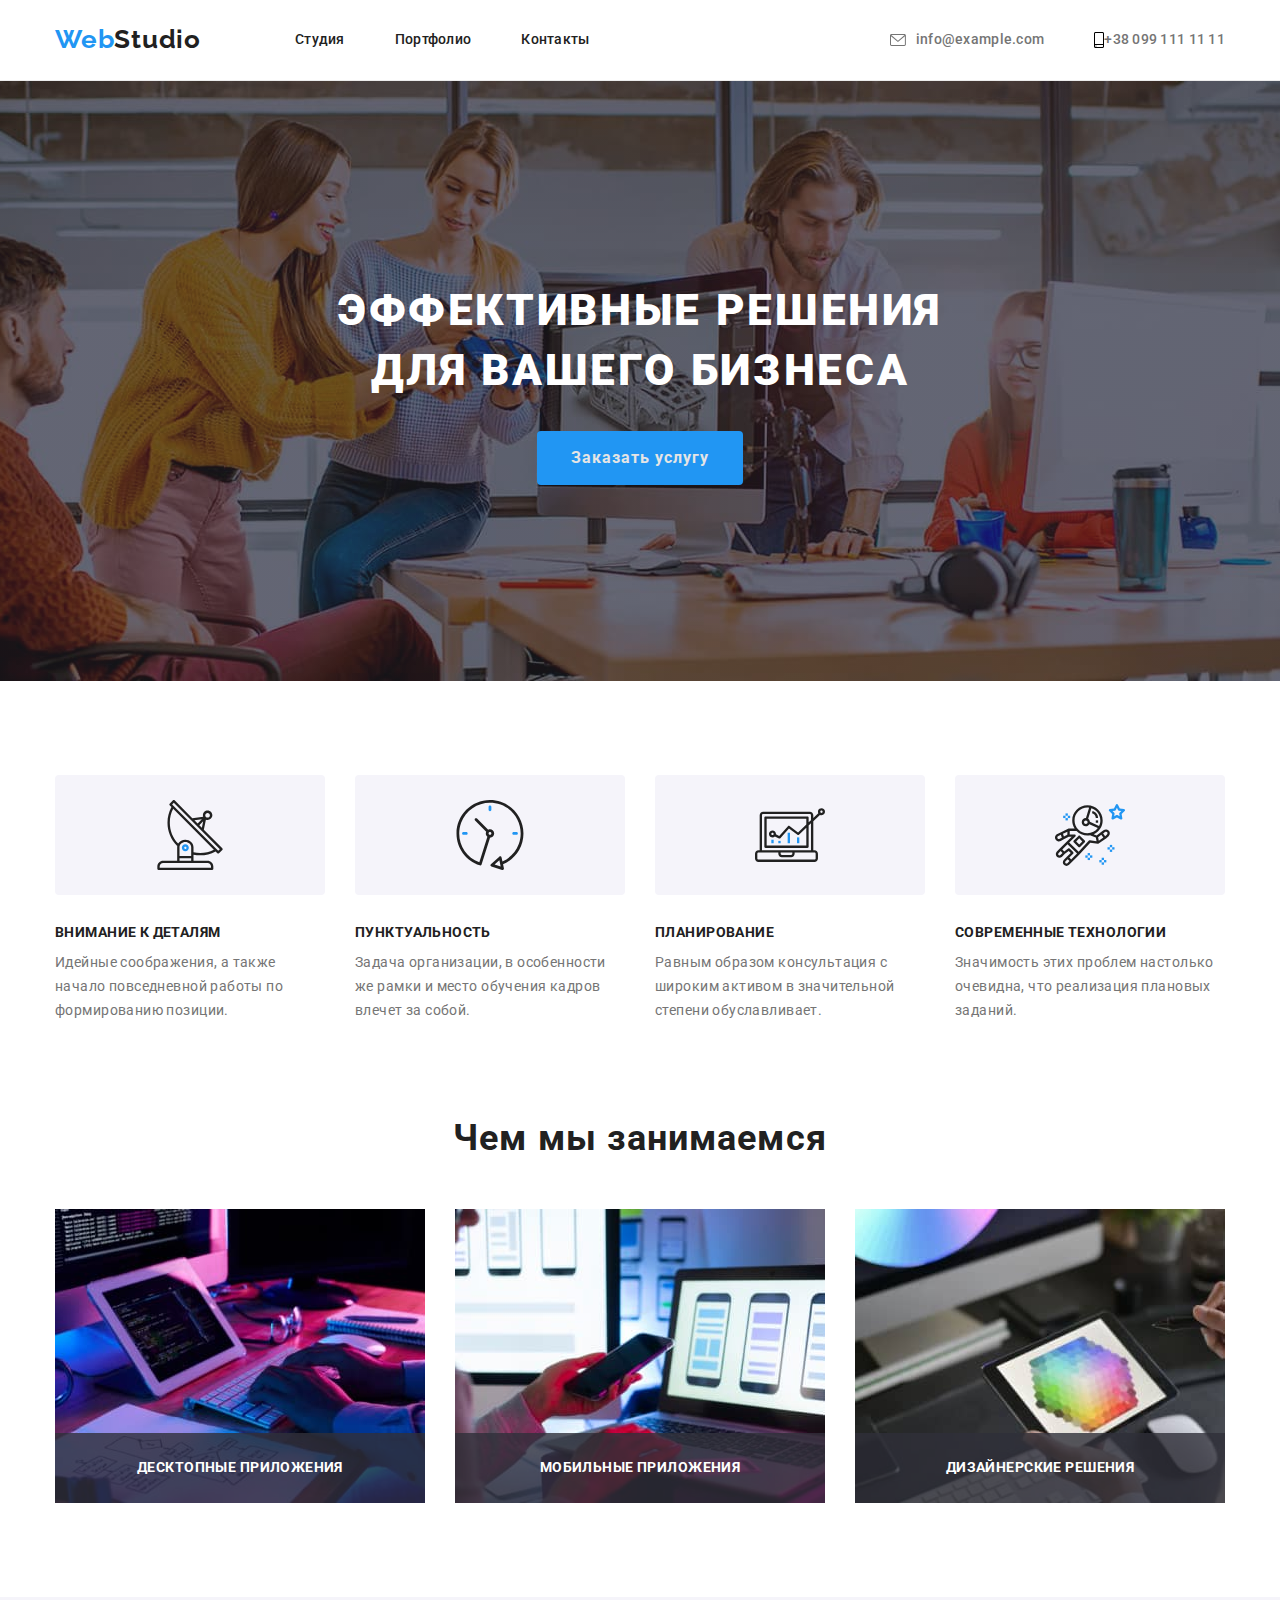
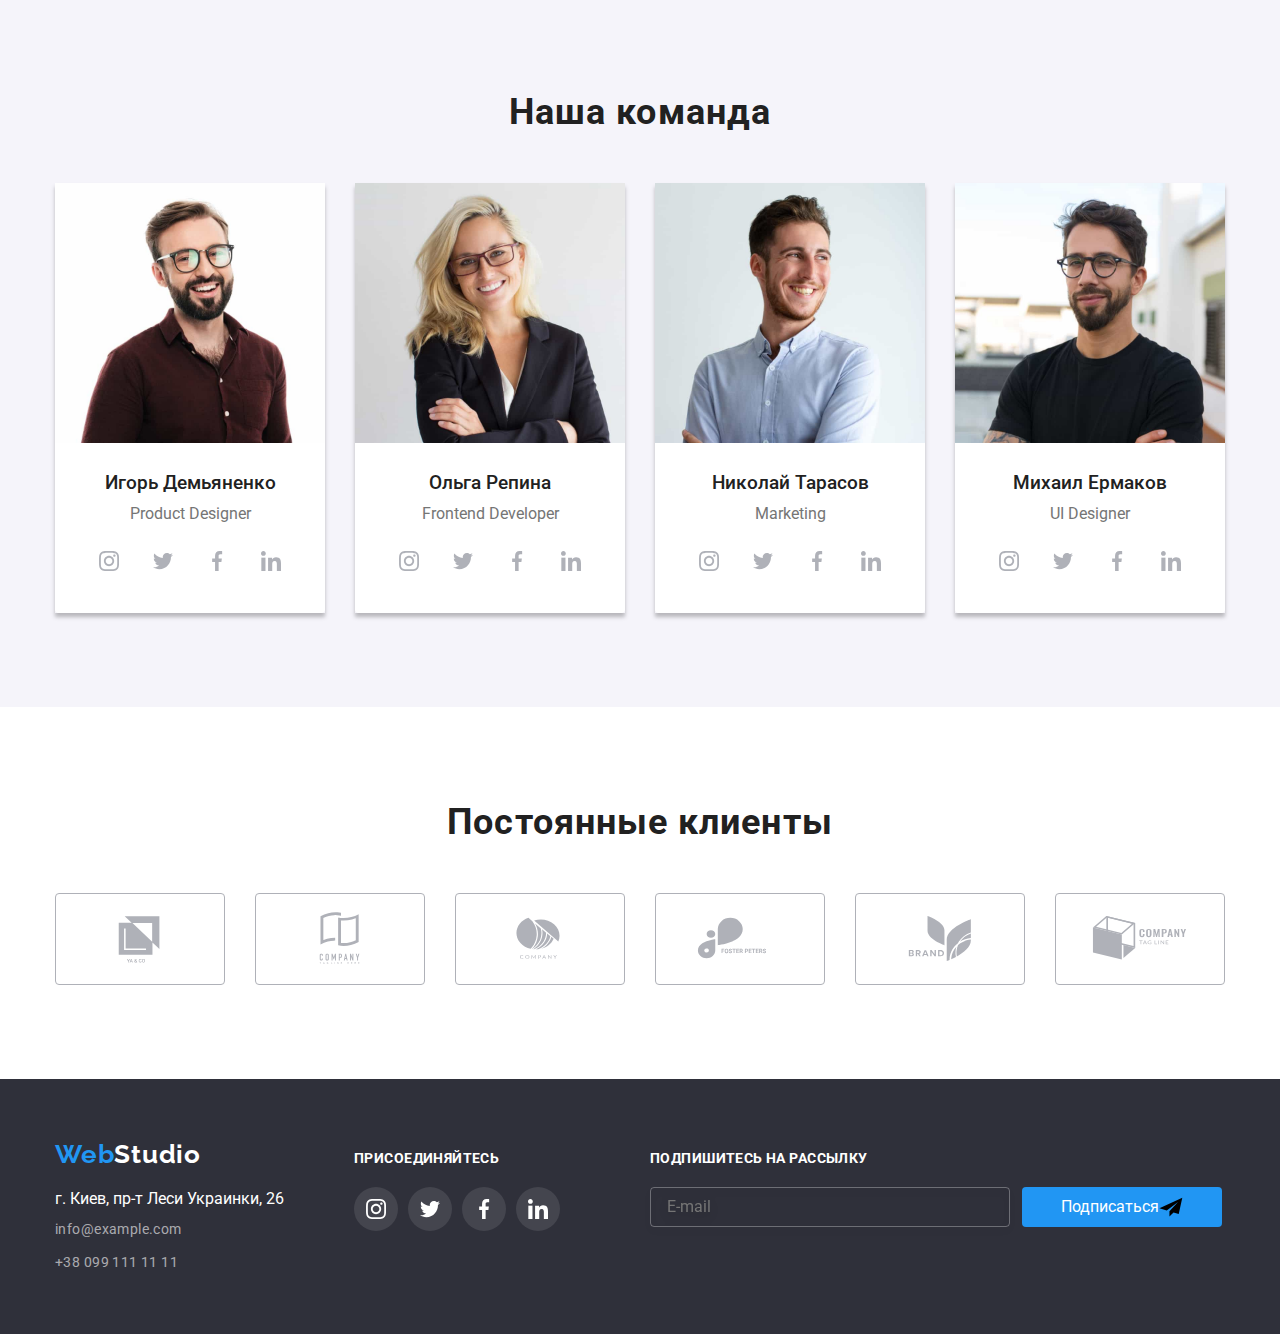
==== commit a5e3f288: "fixed ready" ====
--- a/index.html
+++ b/index.html
@@ -18,8 +18,8 @@
 
         
     <header class="header">
-        <div class="container header-container">
-            <a class="logo" href="">Web<span class="logo-dark">Studio</span></a>
+        <div class="container header__container">
+            <a class="logo" href="">Web<span class="logo__dark">Studio</span></a>
             <nav class="navigation">
                 <!-- <a class="logo" href="">Web<span class="logo-dark">Studio</span></a> -->
                 <ul class="site-nav">
@@ -36,11 +36,11 @@
             </nav>
             <ul class="contacts">
                 <li class="contacts__item "><a class="contacts__link" href="mailto:info@example.com" target="_blank">
-                    <svg class="envelope-icon" width="16" height="12">
+                    <svg class="contacts__icon" width="16" height="12">
                         <use href="./images/icons.svg#icon-envelope"></use>
                     </svg>info@example.com</a></li>
                 <li class="contacts__item"><a class="contacts__link phone-link" href="tel:+380991111111">
-                    <svg class="phone-icon" width="10" height="16">
+                    <svg class="phone__icon" width="10" height="16">
                         <use href="./images/icons.svg#icon-smartphone"></use>
                     </svg>+38 099 111 11 11</a></li>
             </ul>
@@ -66,11 +66,11 @@
 
         <section class="section">
             <div class="container">
-                <h2 class="section-title visually-hidden">Наши преимущества</h2>
+                <h2 class="section__title visually-hidden">Наши преимущества</h2>
 
                 <ul class="features">
                     <li class="features__item">
-                        <div class="features__top">
+                        <div class="features__imagebox">
                             <svg class="features__icon" width="70" height="70">
                                 <use href="./images/icons.svg#icon-antenna"></use>
                             </svg>
@@ -82,7 +82,7 @@
                     </li>
 
                     <li class="features__item">
-                        <div class="features__top">
+                        <div class="features__imagebox">
                             <svg class="features__icon" width="70" height="70">
                                 <use href="./images/icons.svg#icon-clock"></use>
                             </svg>
@@ -94,7 +94,7 @@
                     </li>
 
                     <li class="features__item">
-                        <div class="features__top">
+                        <div class="features__imagebox">
                             <svg class="features__icon" width="70" height="70">
                                 <use href="./images/icons.svg#icon-diagram"></use>
                             </svg>
@@ -106,7 +106,7 @@
                     </li>
 
                     <li class="features__item astronaut">
-                        <div class="features__top">
+                        <div class="features__imagebox">
                             <svg class="features__icon" width="70" height="70">
                                 <use href="./images/icons.svg#icon-astronaut"></use>
                             </svg>
@@ -124,9 +124,9 @@
         <!-================================== WORKS ==================================->
 
 
-        <section class="section works-section">
+        <section class="section section--no-padding-top">
             <div class="container">
-            <h2 class="section-title">Чем мы занимаемся</h2>
+            <h2 class="section__title">Чем мы занимаемся</h2>
 
             <ul class="works">                
                 <li class="works__item">
@@ -152,9 +152,9 @@
         <!-================================== TEAM ====================================->
 
 
-        <section class="section team-section">
+        <section class="section section--other-bg">
             <div class="container">
-                <h2 class="section-title">Наша команда</h2>
+                <h2 class="section__title">Наша команда</h2>
 
                 <ul class="team">
                     <li class="team__item">
@@ -318,9 +318,9 @@
         <!-================================= CLIENTS ================================->
 
 
-        <section class="section clients-section">
+        <section class="section">
             <div class="container">
-                <h2 class="section-title">Постоянные клиенты</h2>
+                <h2 class="section__title">Постоянные клиенты</h2>
                 <ul class="clients">                  
                     <li class="clients__item">
                         <a href="" class="clients__link">        
--- a/css/main.min.css
+++ b/css/main.min.css
@@ -1,2 +1,2 @@
-:root{--primary-text-color: #757575;--title-text-color: #212121;--accent-color: #2196f3;--primary-bg-color: #ffffff}h1,h2,h3,h4,h5,h6,p{margin-top:0;margin-bottom:0}button{font-family:inherit}a{text-decoration:none}ul{list-style:none;padding:0;margin:0}html{box-sizing:border-box}*,*::before,*::after{box-sizing:inherit}body{margin:0;background-color:var(--primary-bg-color);color:var(--primary-text-color);font-family:Roboto, sans-serif}img{display:block}button{font-family:inherit}.section{padding-top:94px;padding-bottom:94px}.visually-hidden{position:absolute;white-space:nowrap;width:1px;height:1px;overflow:hidden;border:0;padding:0;clip:rect(0 0 0 0);clip-path:inset(50%);margin:-1px}.container{margin-left:auto;margin-right:auto;padding-left:15px;padding-right:15px;width:1200px}.header{border-bottom-width:1px;border-bottom-style:solid;border-bottom-color:#ececec;background-color:var(--primary-bg-color)}.header-container{display:flex;align-items:center}.logo{display:inline-flex;color:var(--accent-color);text-decoration:none;font-family:Raleway, sans-serif;font-weight:700;font-size:26px;line-height:1.2;letter-spacing:.03em}.logo-dark{color:#212121}.site-nav{display:flex}.site-nav .site-nav__item+.site-nav__item{margin-left:50px}.site-nav__link{display:block;padding-top:32px;padding-bottom:32px}.site-nav__link{font-weight:500;font-size:14px;line-height:1.14;letter-spacing:.02em;color:var(--title-text-color);transition:color 250ms cubic-bezier(0.4, 0, 0.2, 1)}.site-nav__link:hover,.site-nav__link:focus{color:var(--accent-color)}.current{color:var(--accent-color);position:relative}.current::after{content:"";width:100%;height:4px;position:absolute;background-color:var(--accent-color);left:0;bottom:-1px;border-radius:2px}.contacts__link{font-weight:500;font-size:14px;line-height:1.14;letter-spacing:.02em;color:var(--primary-text-color);transition:color 250ms cubic-bezier(0.4, 0, 0.2, 1)}.contacts__link:hover,.contacts__link:focus{color:var(--accent-color)}.contacts{display:flex;margin-left:auto}.contacts__link{display:block;padding-top:32px;padding-bottom:32px}.contacts__link:hover,.contacts__link:focus{color:var(--accent-color)}.contacts__link:hover{fill:var(--accent-color)}.contacts .contacts__item+.contacts__item{margin-left:50px}nav{margin-left:94px}.contacts__link{display:flex;align-items:center;justify-content:center;color:#757575}.envelope-icon{margin-right:10px;fill:currentColor}.phone-icon{margin-right:10px;fill:currentColor}.hero{text-align:center;padding-top:200px;padding-bottom:200px;max-width:1600px;height:600px;margin-left:auto;margin-right:auto;background-image:linear-gradient(to right, rgba(47,48,58,0.4), rgba(47,48,58,0.4)),url(../images/hero-img.jpg);background-size:100%, cover;background-position:center}.hero__title{width:696px;margin-top:0px;margin-left:auto;margin-right:auto;margin-bottom:30px;color:var(--primary-bg-color);font-weight:900;font-size:44px;line-height:1.36;letter-spacing:.06em;text-transform:uppercase}.hero__btn{align-items:center;display:inline-flex;border-radius:4px;padding:10px 32px;min-width:136px;margin-bottom:0;color:#e5e5e5;font-weight:700;font-size:16px;line-height:1.9;letter-spacing:.06em;text-decoration:none;border-color:transparent;cursor:pointer;background-color:var(--accent-color);transition:background-color 250ms cubic-bezier(0.4, 0, 0.2, 1)}.hero__btn:hover,.hero__btn:focus{background-color:#188ce8}.title{color:var(--title-text-color)}.features-title,.team-title,.team-title,.galery-title{color:var(--title-text-color)}.section-title{margin-top:0;margin-bottom:50px;font-weight:700;font-size:36px;line-height:1.17;letter-spacing:.03em;text-align:center;color:var(--title-text-color)}.features__title{margin-bottom:10px;color:#212121;font-weight:700;font-size:14px;line-height:1.14;letter-spacing:.03em;text-transform:uppercase}.features__text{font-weight:400;font-size:14px;line-height:1.71;letter-spacing:.03em}.section__title{margin-bottom:50px}.features{display:flex}.features__item{width:270px}.features__item+.features__item{margin-left:30px}.features__top{content:"";display:flex;align-items:center;justify-content:center;border-radius:4px;margin-bottom:30px;height:120px;background-color:#f5f4fa}.works{display:flex}.works-section{padding-top:0}.works__item{width:370px;margin-right:30px;position:relative}.works__item:nth-child(3n){margin-right:0px}.works__text{position:absolute;display:flex;align-items:center;justify-content:center;left:0;bottom:0;width:100%;min-height:70px;font-weight:700;font-size:14px;line-height:1.14;letter-spacing:.03em;text-transform:uppercase;color:#ffffff;background-color:rgba(47,48,58,0.8)}.team-section{background-color:#f5f4fa}.team__content{padding-top:30px;padding-bottom:30px;background-color:#ffffff;border-radius:0px 0px 4px 4px}.team__title{font-weight:500;margin-top:0;margin-bottom:10px;color:#212121}.team__text{margin-top:0;margin-bottom:16px}.team{display:flex}.team__item{text-align:center;width:270px;margin-right:30px;box-shadow:0px 4px 4px rgba(0,0,0,0.25)}.team__item:nth-child(4n){margin-right:0px}.socials-list{display:flex;justify-content:center}.socials-list__icon{fill:#afb1b8;transition:fill 250ms cubic-bezier(0.4, 0, 0.2, 1)}.socials-list__link:hover .socials-list__icon,.socials-list__link:focus .socials-list__icon{fill:white}.socials-list__link{width:44px;height:44px;background-color:#ffffff;border-radius:50%;display:flex;align-items:center;justify-content:center;transition:background-color 250ms cubic-bezier(0.4, 0, 0.2, 1)}.socials-list__link:hover,.socials-list__link:focus{background-color:var(--accent-color)}.socials-list__item+.socials-list__item{margin-left:10px}.clients{display:flex;align-items:center}.clients__icon{fill:#afb1b8;transition:fill 250ms cubic-bezier(0.4, 0, 0.2, 1)}.clients__item{width:170px;height:92px}.clients__item+.clients__item{margin-left:30px}.clients__link{width:100%;height:100%;display:flex;align-items:center;justify-content:center;border:1px solid #afb1b8;border-radius:4px;transition:border-color 250ms cubic-bezier(0.4, 0, 0.2, 1)}.clients__link:hover,.clients__link:focus{border-color:var(--accent-color)}.clients__link:hover .clients__icon,.clients__link:focus .clients__icon{fill:var(--accent-color);border-color:var(--accent-color)}.footer{padding-top:60px;padding-bottom:60px;background-color:#2f303a}.footer-conteiner{display:flex;align-items:baseline}.adress{font-style:inherit}.white{color:#fff}.auth-nav{color:#fff}.logo-footer{display:inline-block;margin-bottom:20px}.logo-light{color:#ffffff}.footer-contacts__link{font-family:Roboto;font-size:14px;line-height:1.71;letter-spacing:0.03em;color:rgba(255,255,255,0.6)}.footer-contacts__item{margin-bottom:9px}.footer-contacts__item:nth-child(3n){margin-bottom:0px}.footer-socials__list{display:flex}.footer-adress{margin-right:70px}.footer-socials__title{font-weight:700;font-size:14px;line-height:1.14;letter-spacing:.03em;text-transform:uppercase;color:#ffffff;margin-bottom:20px;align-self:flex-start}.footer-socials__icon{fill:white}.footer-socials__link{width:44px;height:44px;background-color:rgba(255,255,255,0.1);border-radius:50%;display:flex;align-items:center;justify-content:center;transition:background-color 250ms cubic-bezier(0.4, 0, 0.2, 1)}.footer-socials__link:hover,.footer-socials__link:focus{background-color:var(--accent-color)}.footer-socials__item+.footer-socials__item{margin-left:10px}.footer-socials{margin-right:90px}.footer-subscribe__input{display:flex}.footer-subscribe__title{font-weight:700;font-size:14px;line-height:1.14;letter-spacing:.03em;text-transform:uppercase;color:#ffffff;margin-bottom:20px;align-self:flex-start}.footer-subscribe__mail{width:360px;height:40px;border:1px solid rgba(255,255,255,0.3);box-sizing:border-box;filter:drop-shadow(0px 4px 4px rgba(0,0,0,0.15));border-radius:4px;color:#fff;background-color:transparent;padding-left:16px;margin-right:12px;outline:none;cursor:pointer;transition:border-color 250ms cubic-bezier(0.4, 0, 0.2, 1)}.footer-subscribe__mail:focus{border:1px solid var(--accent-color)}.footer-subscribe__btn{display:flex;align-items:center;flex-direction:row-reverse;justify-content:center;width:200px;height:40px;background-color:var(--accent-color);color:#fff;border-color:transparent;border-radius:4px;cursor:pointer;transition:background-color 250ms cubic-bezier(0.4, 0, 0.2, 1)}.footer-subscribe__btn:hover,.footer-subscribe__btn:focus{background-color:#188ce8}.footer-subscribe__icon{fill:#ffffff;margin-left:10px}.filter__button{padding:6px 22px;font-weight:500;font-size:16px;line-height:1.6;letter-spacing:.03em;text-align:center;background-color:#f5f4fa;border-radius:4px;border:transparent;cursor:pointer;transition:background-color 250ms cubic-bezier(0.4, 0, 0.2, 1),box-shadow 250ms cubic-bezier(0.4, 0, 0.2, 1),color 250ms cubic-bezier(0.4, 0, 0.2, 1)}.filter__button:hover,.filter__button:focus{background-color:var(--accent-color);color:#ffffff;box-shadow:0px 3px 1px rgba(0,0,0,0.1),0px 1px 2px rgba(0,0,0,0.08),0px 2px 2px rgba(0,0,0,0.12)}.filter{margin-bottom:50px;justify-content:center;display:flex}.filter__item:not(:last-child){margin-right:8px}.galery-content__text{font-weight:400;font-size:16px;line-height:1.9;letter-spacing:.03em;color:var(--primary-text-color)}.galery-content{padding-top:20px;padding-bottom:20px;padding-left:24px;padding-right:24px;border:1px solid #eeeeee}.galery-item .galery-content__title{margin-bottom:4px;font-weight:700;font-size:18px;line-height:2;letter-spacing:.06em;color:#212121}.galery{display:flex;flex-wrap:wrap;margin:-15px}.galery-item{margin:15px;flex-basis:calc((100% - 90px) / 3);position:relative}.galery-item__wrap{position:relative;overflow:auto}.galery-item__text{position:absolute;top:0;left:0;padding:24px;font-weight:400;font-size:18px;line-height:1.56;letter-spacing:.03em;height:100%;color:#ffffff;background-color:rgba(33,150,243,0.9);transform:translateY(100%);transition:transform 250ms cubic-bezier(0.4, 0, 0.2, 1)}.galery-item__link:hover .galery-item__text,.galery-item__link:focus .galery-item__text{transform:translateY(0)}.galery-item__link{display:block;transition:box-shadow 250ms cubic-bezier(0.4, 0, 0.2, 1),transform 250ms cubic-bezier(0.4, 0, 0.2, 1)}.galery-item__link:hover,.galery-item__link:focus{box-shadow:0px 4px 4px rgba(0,0,0,0.25)}.backdrop{width:100vw;height:100vh;background-color:rgba(0,0,0,0.2);position:fixed;top:0;transition:opacity 250ms, visibility 250ms}.backdrop.is-hidden .modal{transform:scale(0.5)}.modal{width:530px;min-height:580px;background-color:#fff;padding:40px;box-shadow:0px 1px 3px rgba(0,0,0,0.12),0px 1px 1px rgba(0,0,0,0.14),0px 2px 1px rgba(0,0,0,0.2);border-radius:4px;position:absolute;top:50%;left:50%;transform:translate(-50%, -50%) scale(1);transition:transform 250ms}.modal-close-btn__icon{width:100%;height:100%}.modal-close-btn{display:flex;width:30px;height:30px;border-radius:50%;border:1px solid rgba(0,0,0,0.1);background-color:#fff;position:absolute;top:8px;right:8px;cursor:pointer}.modal-close-btn:hover{fill:var(--accent-color)}.is-hidden{opacity:0;pointer-events:none;visibility:hidden}.modal__title{font-weight:700;font-size:20px;line-height:1.15;letter-spacing:.03em;text-align:center;color:var(--title-text-color);text-align:center;margin-bottom:12px}.form-field__wrap{position:relative}.form-field{margin-bottom:10px}.form-field__input{width:100%;height:40px;border:1px solid rgba(33,33,33,0.2);border-radius:4px;padding-left:42px;font-style:12px;color:var(--title-text-color);cursor:pointer;outline:none}.form-field__input:focus{border-color:var(--accent-color)}.form-field__input:focus+.form-field__icon{fill:var(--accent-color)}.form-field__icon{position:absolute;left:12px;top:50%;transform:translateY(-50%)}.form-field__input::placeholder{color:rgba(117,117,117,0.5)}.form-field__label{display:block;font-weight:normal;font-size:12px;line-height:14px;letter-spacing:0.01em;color:#757575;margin-bottom:4px}.form-field__text:focus{border-color:var(--accent-color)}.submit-btn{display:block;min-width:200px;height:50px;padding-top:10px;padding-bottom:10px;font-weight:700;font-size:16px;line-height:1.87;letter-spacing:.03em;text-align:center;margin-left:auto;margin-right:auto;background-color:var(--accent-color);color:#ffffff;box-shadow:0px 4px 4px rgba(0,0,0,0.15);border-radius:4px;border:transparent;cursor:pointer;transition:background-color 250ms cubic-bezier(0.4, 0, 0.2, 1),box-shadow 250ms cubic-bezier(0.4, 0, 0.2, 1),color 250ms cubic-bezier(0.4, 0, 0.2, 1)}.submit-btn:hover,.submit-btn:focus{background-color:#188ce8}.form-field__text{display:block;width:100%;height:120px;padding:12px 16px;margin-bottom:20px;resize:none;outline:none;border:1px solid rgba(33,33,33,0.2);border-radius:4px;cursor:pointer}.form-field__text::placeholder{font-weight:400;font-size:14px;line-height:1.14;letter-spacing:.01em;color:rgba(117,117,117,0.5)}.check-field__text{font-weight:400;font-size:14px;line-height:1.71;letter-spacing:.03em;color:#757575;justify-content:center;display:flex;align-items:center}.check-field__text span{display:flex;align-items:center;justify-content:center;width:16px;height:15px;border:2px solid #212121;border-radius:2px;margin-right:8px}.check-field__icon{fill:transparent;cursor:pointer}.check-field__input:checked+.check-field__text>span{background-color:var(--accent-color);border:none}.check-field__input:checked+.check-field__text svg{fill:#ffffff}.check-field__link{color:var(--accent-color);text-decoration:underline;margin-left:5px}.check-field{display:block;margin-bottom:30px}
+:root{--primary-text-color: #757575;--title-text-color: #212121;--accent-color: #2196f3;--primary-bg-color: #ffffff}h1,h2,h3,h4,h5,h6,p{margin-top:0;margin-bottom:0}button{font-family:inherit}a{text-decoration:none}ul{list-style:none;padding:0;margin:0}html{box-sizing:border-box}*,*::before,*::after{box-sizing:inherit}body{margin:0;background-color:var(--primary-bg-color);color:var(--primary-text-color);font-family:Roboto, sans-serif}img{display:block}button{font-family:inherit}.section{padding-top:94px;padding-bottom:94px}.visually-hidden{position:absolute;white-space:nowrap;width:1px;height:1px;overflow:hidden;border:0;padding:0;clip:rect(0 0 0 0);clip-path:inset(50%);margin:-1px}.container{margin-left:auto;margin-right:auto;padding-left:15px;padding-right:15px;width:1200px}.header{border-bottom-width:1px;border-bottom-style:solid;border-bottom-color:#ececec;background-color:var(--primary-bg-color)}.header__container{display:flex;align-items:center}.logo{display:inline-flex;color:var(--accent-color);text-decoration:none;font-family:Raleway, sans-serif;font-weight:700;font-size:26px;line-height:1.2;letter-spacing:.03em}.logo__dark{color:#212121}.site-nav{display:flex}.site-nav .site-nav__item+.site-nav__item{margin-left:50px}.site-nav__link{display:block;padding-top:32px;padding-bottom:32px}.site-nav__link{font-weight:500;font-size:14px;line-height:1.14;letter-spacing:.02em;color:var(--title-text-color);transition:color 250ms cubic-bezier(0.4, 0, 0.2, 1)}.site-nav__link:hover,.site-nav__link:focus{color:var(--accent-color)}.site-nav__link--current{color:var(--accent-color);position:relative}.site-nav__link--current::after{content:"";width:100%;height:4px;position:absolute;background-color:var(--accent-color);left:0;bottom:-1px;border-radius:2px}.contacts__link{font-weight:500;font-size:14px;line-height:1.14;letter-spacing:.02em;color:var(--primary-text-color);transition:color 250ms cubic-bezier(0.4, 0, 0.2, 1)}.contacts__link:hover,.contacts__link:focus{color:var(--accent-color)}.contacts{display:flex;margin-left:auto}.contacts__link{display:block;padding-top:32px;padding-bottom:32px}.contacts__link:hover,.contacts__link:focus{color:var(--accent-color)}.contacts__link:hover{fill:var(--accent-color)}.contacts .contacts__item+.contacts__item{margin-left:50px}nav{margin-left:94px}.contacts__link{display:flex;align-items:center;justify-content:center;color:#757575}.contacts__icon{margin-right:10px;fill:currentColor}.hero{text-align:center;padding-top:200px;padding-bottom:200px;max-width:1600px;height:600px;margin-left:auto;margin-right:auto;background-image:linear-gradient(to right, rgba(47,48,58,0.4), rgba(47,48,58,0.4)),url(../images/hero-img.jpg);background-size:100%, cover;background-position:center}.hero__title{width:696px;margin-top:0px;margin-left:auto;margin-right:auto;margin-bottom:30px;color:var(--primary-bg-color);font-weight:900;font-size:44px;line-height:1.36;letter-spacing:.06em;text-transform:uppercase}.hero__btn{align-items:center;display:inline-flex;border-radius:4px;padding:10px 32px;min-width:136px;margin-bottom:0;color:#e5e5e5;font-weight:700;font-size:16px;line-height:1.9;letter-spacing:.06em;text-decoration:none;border-color:transparent;cursor:pointer;background-color:var(--accent-color);transition:background-color 250ms cubic-bezier(0.4, 0, 0.2, 1)}.hero__btn:hover,.hero__btn:focus{background-color:#188ce8}.title{color:var(--title-text-color)}.features-title,.team-title,.team-title,.galery-title{color:var(--title-text-color)}.section__title{margin-top:0;margin-bottom:50px;font-weight:700;font-size:36px;line-height:1.17;letter-spacing:.03em;text-align:center;color:var(--title-text-color)}.features__title{margin-bottom:10px;color:#212121;font-weight:700;font-size:14px;line-height:1.14;letter-spacing:.03em;text-transform:uppercase}.features__text{font-weight:400;font-size:14px;line-height:1.71;letter-spacing:.03em}.features{display:flex}.features__item{width:270px}.features__item+.features__item{margin-left:30px}.features__imagebox{content:"";display:flex;align-items:center;justify-content:center;border-radius:4px;margin-bottom:30px;height:120px;background-color:#f5f4fa}.works{display:flex}.section--no-padding-top{padding-top:0}.works__item{width:370px;margin-right:30px;position:relative}.works__item:nth-child(3n){margin-right:0px}.works__text{position:absolute;display:flex;align-items:center;justify-content:center;left:0;bottom:0;width:100%;min-height:70px;font-weight:700;font-size:14px;line-height:1.14;letter-spacing:.03em;text-transform:uppercase;color:#ffffff;background-color:rgba(47,48,58,0.8)}.section--other-bg{background-color:#f5f4fa}.team__content{padding-top:30px;padding-bottom:30px;background-color:#ffffff;border-radius:0px 0px 4px 4px}.team__title{font-weight:500;margin-top:0;margin-bottom:10px;color:#212121}.team__text{margin-top:0;margin-bottom:16px}.team{display:flex}.team__item{text-align:center;width:270px;margin-right:30px;box-shadow:0px 4px 4px rgba(0,0,0,0.25)}.team__item:nth-child(4n){margin-right:0px}.socials-list{display:flex;justify-content:center}.socials-list__icon{fill:#afb1b8;transition:fill 250ms cubic-bezier(0.4, 0, 0.2, 1)}.socials-list__link:hover .socials-list__icon,.socials-list__link:focus .socials-list__icon{fill:white}.socials-list__link{width:44px;height:44px;background-color:#ffffff;border-radius:50%;display:flex;align-items:center;justify-content:center;transition:background-color 250ms cubic-bezier(0.4, 0, 0.2, 1)}.socials-list__link:hover,.socials-list__link:focus{background-color:var(--accent-color)}.socials-list__item+.socials-list__item{margin-left:10px}.clients{display:flex;align-items:center}.clients__icon{fill:#afb1b8;transition:fill 250ms cubic-bezier(0.4, 0, 0.2, 1)}.clients__link:hover .clients__icon,.clients__link:focus .clients__icon{fill:var(--accent-color);border-color:var(--accent-color)}.clients__item{width:170px;height:92px}.clients__item+.clients__item{margin-left:30px}.clients__link{width:100%;height:100%;display:flex;align-items:center;justify-content:center;border:1px solid #afb1b8;border-radius:4px;transition:border-color 250ms cubic-bezier(0.4, 0, 0.2, 1)}.clients__link:hover,.clients__link:focus{border-color:var(--accent-color)}.footer{padding-top:60px;padding-bottom:60px;background-color:#2f303a}.footer-conteiner{display:flex;align-items:baseline}.adress{font-style:inherit}.white{color:#fff}.auth-nav{color:#fff}.logo-footer{display:inline-block;margin-bottom:20px}.logo-light{color:#ffffff}.footer-contacts__link{font-family:Roboto;font-size:14px;line-height:1.71;letter-spacing:0.03em;color:rgba(255,255,255,0.6)}.footer-contacts__item{margin-bottom:9px}.footer-contacts__item:nth-child(3n){margin-bottom:0px}.footer-socials__list{display:flex}.footer-adress{margin-right:70px}.footer-socials__title{font-weight:700;font-size:14px;line-height:1.14;letter-spacing:.03em;text-transform:uppercase;color:#ffffff;margin-bottom:20px;align-self:flex-start}.footer-socials__icon{fill:white}.footer-socials__link{width:44px;height:44px;background-color:rgba(255,255,255,0.1);border-radius:50%;display:flex;align-items:center;justify-content:center;transition:background-color 250ms cubic-bezier(0.4, 0, 0.2, 1)}.footer-socials__link:hover,.footer-socials__link:focus{background-color:var(--accent-color)}.footer-socials__item+.footer-socials__item{margin-left:10px}.footer-socials{margin-right:90px}.footer-subscribe__input{display:flex}.footer-subscribe__title{font-weight:700;font-size:14px;line-height:1.14;letter-spacing:.03em;text-transform:uppercase;color:#ffffff;margin-bottom:20px;align-self:flex-start}.footer-subscribe__mail{width:360px;height:40px;border:1px solid rgba(255,255,255,0.3);box-sizing:border-box;filter:drop-shadow(0px 4px 4px rgba(0,0,0,0.15));border-radius:4px;color:#fff;background-color:transparent;padding-left:16px;margin-right:12px;outline:none;cursor:pointer;transition:border-color 250ms cubic-bezier(0.4, 0, 0.2, 1)}.footer-subscribe__mail:focus{border:1px solid var(--accent-color)}.footer-subscribe__btn{display:flex;align-items:center;flex-direction:row-reverse;justify-content:center;width:200px;height:40px;background-color:var(--accent-color);color:#fff;border-color:transparent;border-radius:4px;cursor:pointer;transition:background-color 250ms cubic-bezier(0.4, 0, 0.2, 1)}.footer-subscribe__btn:hover,.footer-subscribe__btn:focus{background-color:#188ce8}.footer-subscribe__icon{fill:#ffffff;margin-left:10px}.filter__button{padding:6px 22px;font-weight:500;font-size:16px;line-height:1.6;letter-spacing:.03em;text-align:center;background-color:#f5f4fa;border-radius:4px;border:transparent;cursor:pointer;transition:background-color 250ms cubic-bezier(0.4, 0, 0.2, 1),box-shadow 250ms cubic-bezier(0.4, 0, 0.2, 1),color 250ms cubic-bezier(0.4, 0, 0.2, 1)}.filter__button:hover,.filter__button:focus{background-color:var(--accent-color);color:#ffffff;box-shadow:0px 3px 1px rgba(0,0,0,0.1),0px 1px 2px rgba(0,0,0,0.08),0px 2px 2px rgba(0,0,0,0.12)}.filter{margin-bottom:50px;justify-content:center;display:flex}.filter__item:not(:last-child){margin-right:8px}.galery__pre-title{font-weight:400;font-size:16px;line-height:1.9;letter-spacing:.03em;color:var(--primary-text-color)}.galery__content{padding-top:20px;padding-bottom:20px;padding-left:24px;padding-right:24px;border:1px solid #eeeeee}.galery__item .galery__title{margin-bottom:4px;font-weight:700;font-size:18px;line-height:2;letter-spacing:.06em;color:#212121}.galery{display:flex;flex-wrap:wrap;margin:-15px}.galery__item{margin:15px;flex-basis:calc((100% - 90px) / 3);position:relative}.galery__wrap{position:relative;overflow:auto}.galery__text{position:absolute;top:0;left:0;padding:24px;font-weight:400;font-size:18px;line-height:1.56;letter-spacing:.03em;height:100%;color:#ffffff;background-color:rgba(33,150,243,0.9);transform:translateY(100%);transition:transform 250ms cubic-bezier(0.4, 0, 0.2, 1)}.galery__link:hover .galery__text,.galery__link:focus .galery__text{transform:translateY(0)}.galery__link{display:block;transition:box-shadow 250ms cubic-bezier(0.4, 0, 0.2, 1),transform 250ms cubic-bezier(0.4, 0, 0.2, 1)}.galery__link:hover,.galery__link:focus{box-shadow:0px 4px 4px rgba(0,0,0,0.25)}.backdrop{width:100vw;height:100vh;background-color:rgba(0,0,0,0.2);position:fixed;top:0;transition:opacity 250ms, visibility 250ms}.backdrop.is-hidden .modal{transform:scale(0.5)}.modal{width:530px;min-height:580px;background-color:#fff;padding:40px;box-shadow:0px 1px 3px rgba(0,0,0,0.12),0px 1px 1px rgba(0,0,0,0.14),0px 2px 1px rgba(0,0,0,0.2);border-radius:4px;position:absolute;top:50%;left:50%;transform:translate(-50%, -50%) scale(1);transition:transform 250ms}.modal-close-btn__icon{width:100%;height:100%}.modal-close-btn{display:flex;width:30px;height:30px;border-radius:50%;border:1px solid rgba(0,0,0,0.1);background-color:#fff;position:absolute;top:8px;right:8px;cursor:pointer}.modal-close-btn:hover{fill:var(--accent-color)}.is-hidden{opacity:0;pointer-events:none;visibility:hidden}.modal__title{font-weight:700;font-size:20px;line-height:1.15;letter-spacing:.03em;text-align:center;color:var(--title-text-color);text-align:center;margin-bottom:12px}.form-field__wrap{position:relative}.form-field{margin-bottom:10px}.form-field__input{width:100%;height:40px;border:1px solid rgba(33,33,33,0.2);border-radius:4px;padding-left:42px;font-style:12px;color:var(--title-text-color);cursor:pointer;outline:none}.form-field__input:focus{border-color:var(--accent-color)}.form-field__input:focus+.form-field__icon{fill:var(--accent-color)}.form-field__icon{position:absolute;left:12px;top:50%;transform:translateY(-50%)}.form-field__input::placeholder{color:rgba(117,117,117,0.5)}.form-field__label{display:block;font-weight:normal;font-size:12px;line-height:14px;letter-spacing:0.01em;color:#757575;margin-bottom:4px}.form-field__text:focus{border-color:var(--accent-color)}.submit-btn{display:block;min-width:200px;height:50px;padding-top:10px;padding-bottom:10px;font-weight:700;font-size:16px;line-height:1.87;letter-spacing:.03em;text-align:center;margin-left:auto;margin-right:auto;background-color:var(--accent-color);color:#ffffff;box-shadow:0px 4px 4px rgba(0,0,0,0.15);border-radius:4px;border:transparent;cursor:pointer;transition:background-color 250ms cubic-bezier(0.4, 0, 0.2, 1),box-shadow 250ms cubic-bezier(0.4, 0, 0.2, 1),color 250ms cubic-bezier(0.4, 0, 0.2, 1)}.submit-btn:hover,.submit-btn:focus{background-color:#188ce8}.form-field__text{display:block;width:100%;height:120px;padding:12px 16px;margin-bottom:20px;resize:none;outline:none;border:1px solid rgba(33,33,33,0.2);border-radius:4px;cursor:pointer}.form-field__text::placeholder{font-weight:400;font-size:14px;line-height:1.14;letter-spacing:.01em;color:rgba(117,117,117,0.5)}.check-field__text{font-weight:400;font-size:14px;line-height:1.71;letter-spacing:.03em;color:#757575;justify-content:center;display:flex;align-items:center}.check-field__text span{display:flex;align-items:center;justify-content:center;width:16px;height:15px;border:2px solid #212121;border-radius:2px;margin-right:8px}.check-field__icon{fill:transparent;cursor:pointer}.check-field__input:checked+.check-field__text>span{background-color:var(--accent-color);border:none}.check-field__input:checked+.check-field__text svg{fill:#ffffff}.check-field__link{color:var(--accent-color);text-decoration:underline;margin-left:5px}.check-field{display:block;margin-bottom:30px}
 /*# sourceMappingURL=main.min.css.map */